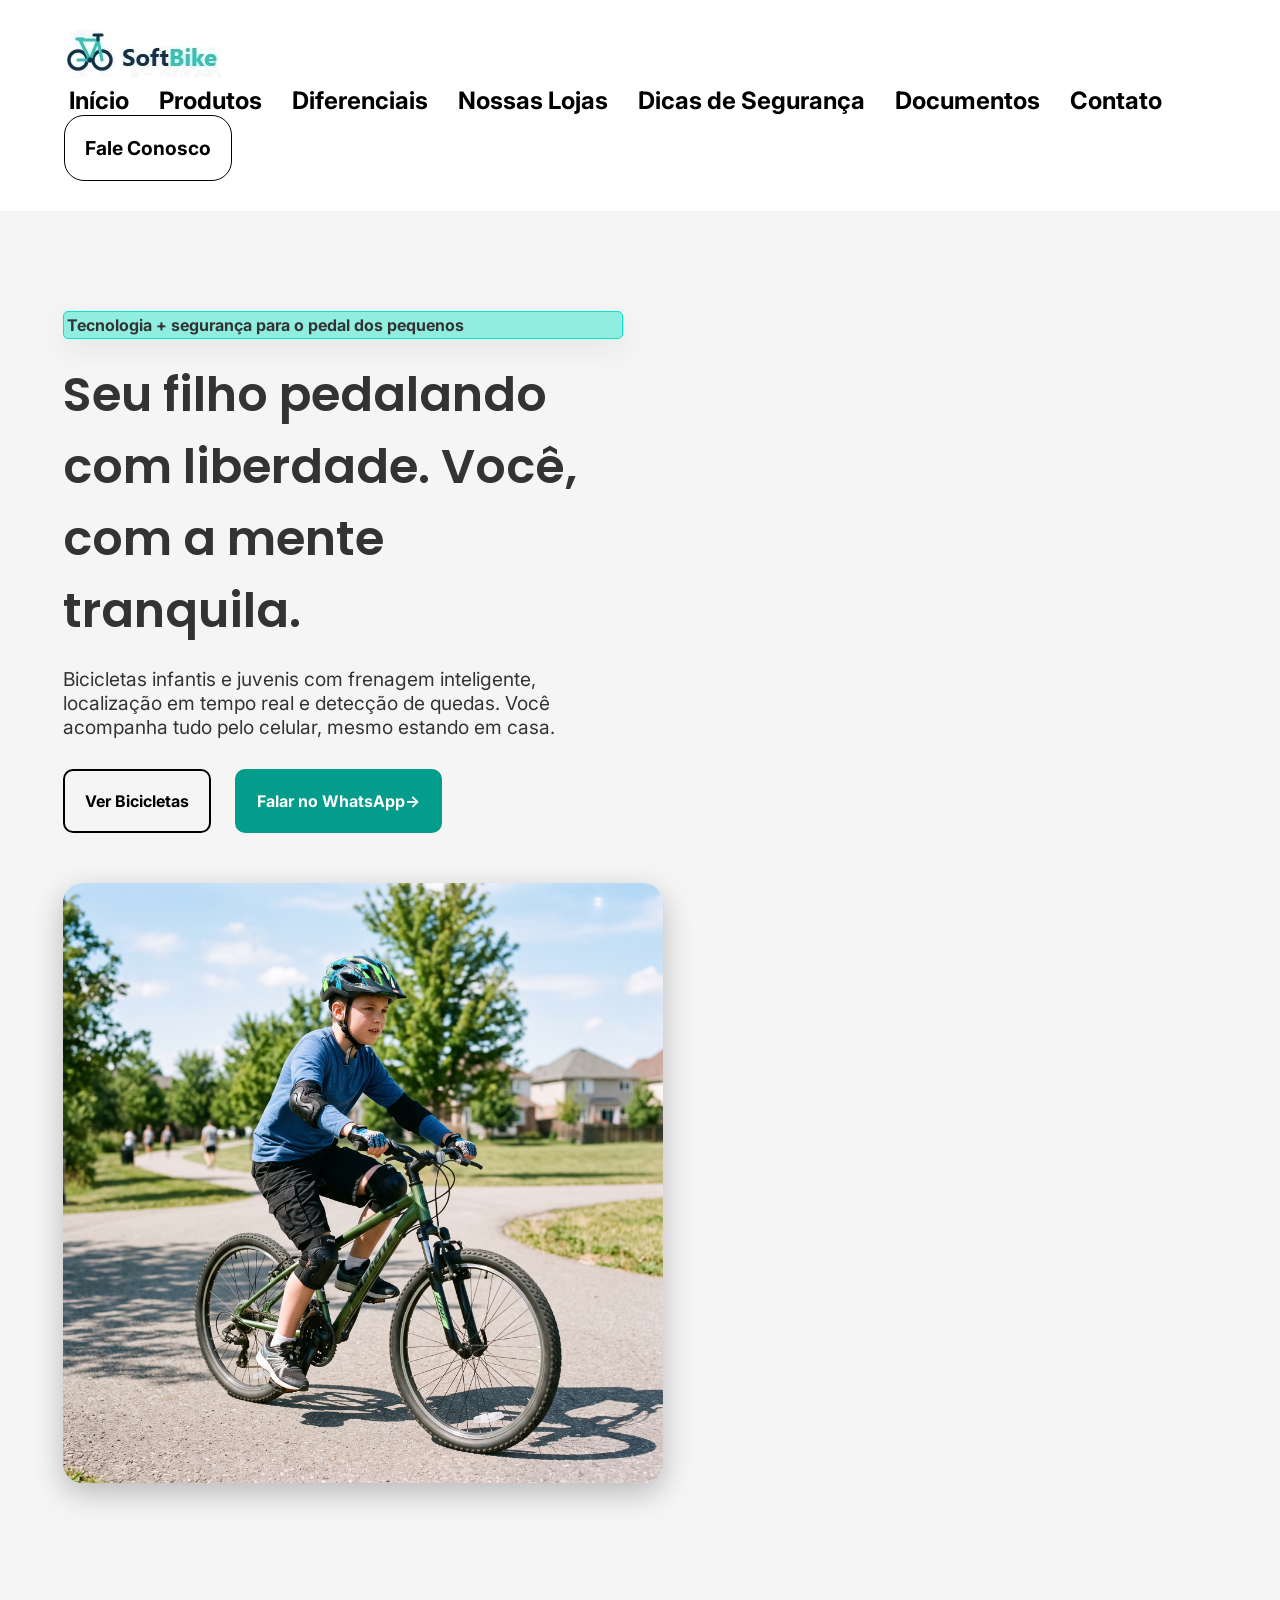
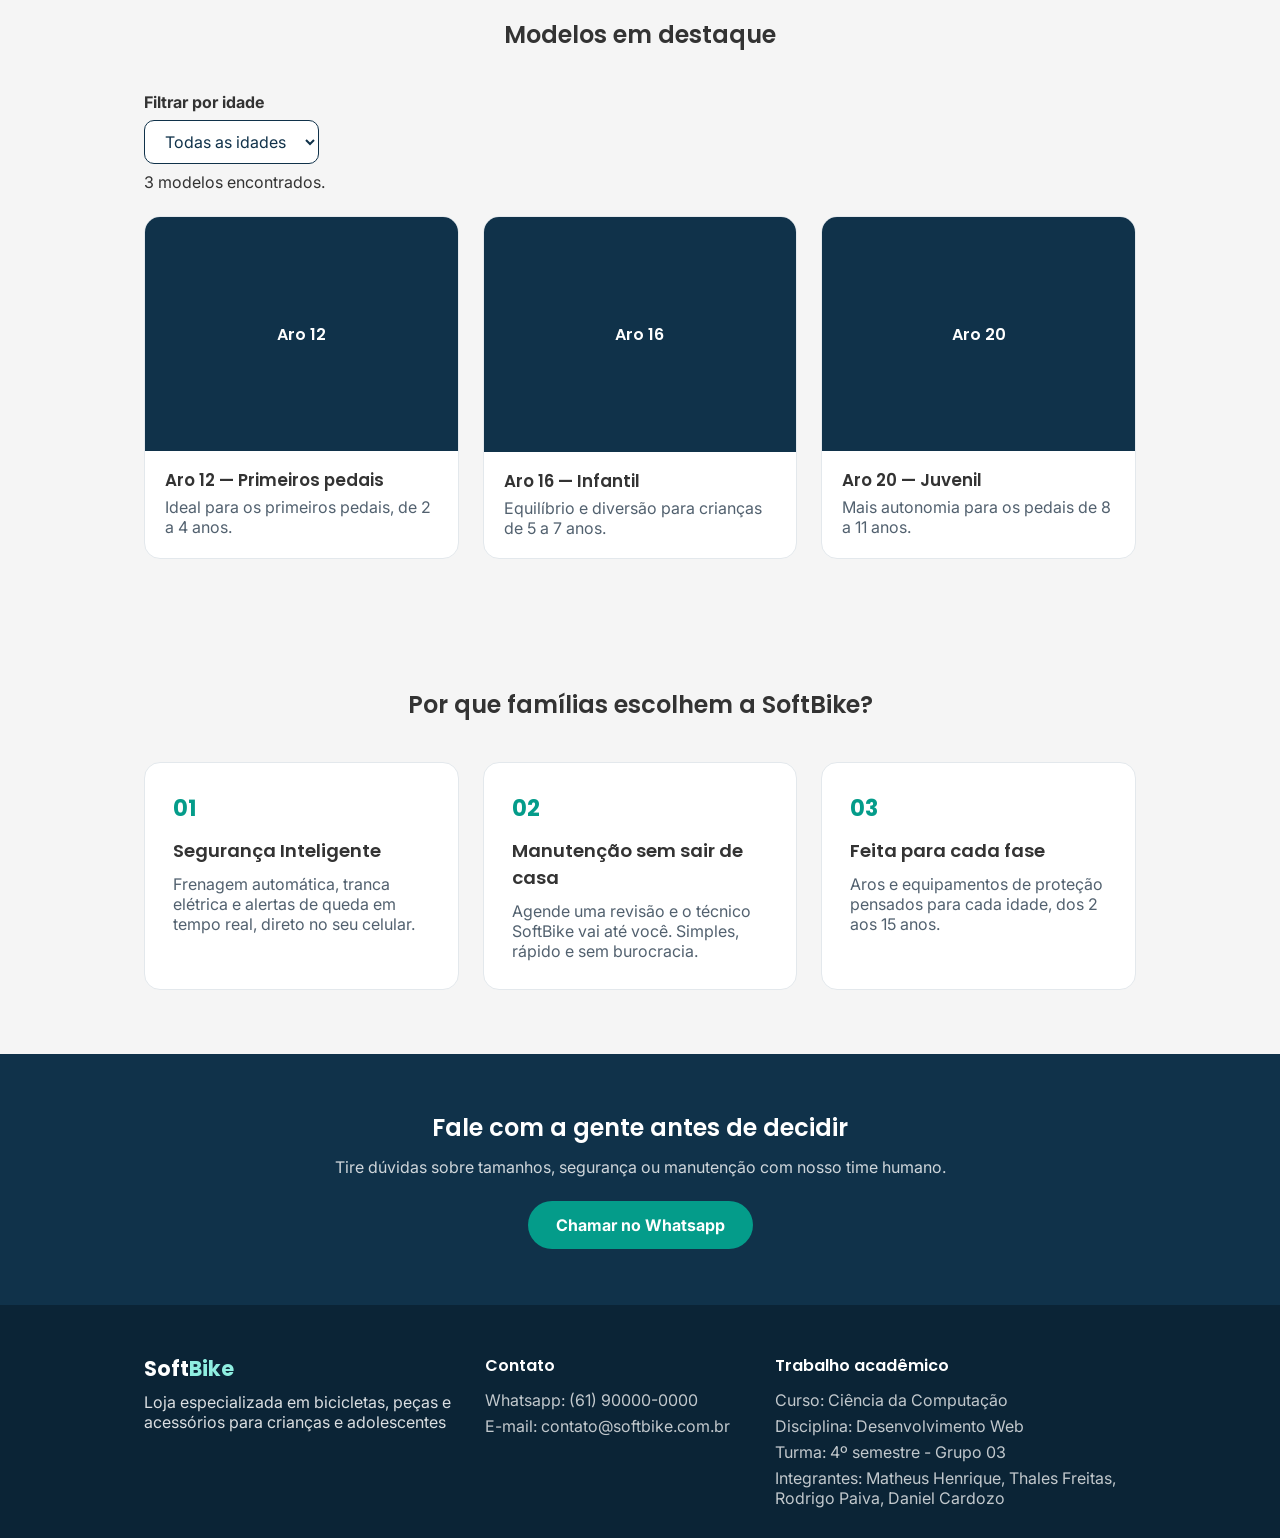
==== index.html @ 9f331205 "Adiciona páginas de dicas e listas" ====
<!DOCTYPE html>
<html lang="pt-br">
<head>
    <meta charset="UTF-8">
    <meta name="viewport" content="width=device-width, initial-scale=1.0">
    <title>SoftBike</title>
    <link rel="stylesheet" href="css/style.css">
    <link rel="icon" type="image/png" href="img/FaviconSoftBike.jpeg">
    <!-- Fontes -->
    <link rel="preconnect" href="https://fonts.googleapis.com">
    <link rel="preconnect" href="https://fonts.gstatic.com" crossorigin>
    <link href="https://fonts.googleapis.com/css2?family=Inter:wght@400;500&family=Poppins:wght@600;700&display=swap" rel="stylesheet">
</head>
<body>
    <header class="topo">
        <a href="#topo" class="logo">
            <img src="img/LogoSoftBike.jpeg" alt="Logo SoftBike">
        </a>
        <button class="menu-toggle" type="button" aria-controls="menu-principal" aria-expanded="false" hidden>Menu</button>
        <nav id="menu-principal" aria-label="Navegação principal">
            <ul class="listahorizontal">
                <li><a href="#topo">Início</a></li>
                <li><a href="#produtos">Produtos</a></li>
                <li><a href="#diferenciais">Diferenciais</a></li>
                <li><a href="#nossaslojas">Nossas Lojas</a></li>
                <li><a href="dicas.html">Dicas de Segurança</a></li>
                <li><a href="listas.html">Documentos</a></li>
                <li><a href="#contato">Contato</a></li>
            </ul>
        </nav>
        <a href="#contato" class="botao-fale-conosco">Fale Conosco</a>
    </header>
    <section class="principal" id="topo">
        <div class="texto">
            <div class="texto_principal">
                <p class="primeiro-p">Tecnologia + segurança para o pedal dos pequenos</p>
                <h1>Seu filho pedalando com liberdade. Você, com a mente tranquila.</h1>
                <p class="descricao">Bicicletas infantis e juvenis com frenagem inteligente,
                localização em tempo real e detecção de quedas. Você acompanha tudo pelo celular,
                mesmo estando em casa.</p>
                <div class="acoes">
                    <a href="#produtos" class="botao_ver_bicicletas">Ver Bicicletas</a>
                    <a href="#contato" class="botao_WhatsApp">Falar no WhatsApp→</a>
                </div>
            </div>
            <div class="Imagem">
                <img src="img/Imagem_crianca1.jpg" alt="Bicicleta infantil">
            </div>
        </div>
    </section>
    <section class="produtos" id="produtos">
        <div class="container">
            <h2>Modelos em destaque</h2>
            <div class="filtro-modelos" hidden>
                <label for="faixa-etaria">Filtrar por idade</label>
                <select id="faixa-etaria">
                    <option value="todos">Todas as idades</option>
                    <option value="2-4">2 a 4 anos</option>
                    <option value="5-7">5 a 7 anos</option>
                    <option value="8-11">8 a 11 anos</option>
                </select>
                <p id="resultado-modelos" role="status"></p>
            </div>

            <div class="cartoes">
                <article class="produto" data-faixa="2-4">
                    <div class="produto_imagem"><span>Aro 12</span></div>
                    <h3>Aro 12 — Primeiros pedais</h3>
                    <p>Ideal para os primeiros pedais, de 2 a 4 anos.</p>
                </article>

                <article class="produto" data-faixa="5-7">
                    <div class="produto_imagem"><span>Aro 16</span></div>
                    <h3>Aro 16 — Infantil</h3>
                    <p>Equilíbrio e diversão para crianças de 5 a 7 anos.</p>
                </article>

                <article class="produto" data-faixa="8-11">
                    <div class="produto_imagem"><span>Aro 20</span></div>
                    <h3>Aro 20 — Juvenil</h3>
                    <p>Mais autonomia para os pedais de 8 a 11 anos.</p>
                </article>
            </div>
        </div>
    </section>
    <section class="beneficios" id="diferenciais">
        <div class="container">
            <h2>Por que famílias escolhem a SoftBike?</h2>
            <div class="cartoes">
                <article class="cartao">
                    <span class="numero_cartao">01</span>
                    <h3>Segurança Inteligente</h3>
                    <p>Frenagem automática, tranca elétrica e alertas de queda em tempo real,
                    direto no seu celular.</p>
                </article>
                <article class="cartao">
                    <span class="numero_cartao">02</span>
                    <h3>Manutenção sem sair de casa</h3>
                    <p>Agende uma revisão e o técnico SoftBike vai até você. Simples, rápido e
                    sem burocracia.</p>
                </article>
                <article class="cartao">
                    <span class="numero_cartao">03</span>
                    <h3>Feita para cada fase</h3>
                    <p>Aros e equipamentos de proteção pensados para cada idade, dos 2 aos 15 anos.</p>
                </article>
            </div>
        </div>
    </section>
    <section class="chamada" id="nossaslojas">
        <div class="container chamada__conteudo">
            <h2>Fale com a gente antes de decidir</h2>
            <p>Tire dúvidas sobre tamanhos, segurança ou manutenção com nosso time humano.</p>
            <a href="#contato" class="botao botao--primario">Chamar no Whatsapp</a>
        </div>
    </section>
    <footer class="rodape" id="contato">
        <div class="container rodape__conteudo">
            <div>
                <p class="logo logo--rodape">Soft<span>Bike</span></p>
                <p>Loja especializada em bicicletas, peças e acessórios para crianças e adolescentes</p>
            </div>
            <div>
                <h3>Contato</h3>
                <ul class="rodape__lista">
                    <li>Whatsapp: (61) 90000-0000</li>
                    <li>E-mail: contato@softbike.com.br</li>
                </ul>
            </div>
            <div>
                <h3>Trabalho acadêmico</h3>
                <ul class="rodape__lista">
                    <li>Curso: Ciência da Computação</li>
                    <li>Disciplina: Desenvolvimento Web</li>
                    <li>Turma: 4º semestre - Grupo 03</li>
                    <li>Integrantes: Matheus Henrique, Thales Freitas, Rodrigo Paiva, Daniel Cardozo</li>
                </ul>
            </div>
        </div>
    </footer>
    <button id="botaoTopo" class="botao-topo" type="button" hidden aria-label="Voltar ao topo">↑</button>
    <script src="script.js"></script>
</body>
</html>
---- css/style.css ----
:root {
  --cor-1: #8feee0;
  --cor-2: #049c8a; /* verde mais fechado, usado nos botões de ação e destaques */
  --cor-escura: #10324a; /* azul escuro, usado em títulos e textos de apoio */
}
.logo{
    display: inline-block;
}
nav{
    display: inline-block;
}
.listahorizontal {
    display: flex;
    list-style: none;
    gap: 20px;
    flex-wrap: wrap;
    justify-content: center;
}
nav a{

    color:black;
    padding: 5px;
    text-decoration: none;
    font-weight:bold;
    font-size: 1.5em;

}
nav a:hover{
    color: var(--cor-1);

    transform: translateY(-3px);

}
.botao-fale-conosco {
    border: 1px solid black;
    border-radius: 20px;
    color: black;
    padding: 20px 20px;
    text-decoration: none;
    font-weight: bold;
    font-size: 1.2em;
    transition: all 0.3s ease;
}
.botao-fale-conosco:hover{
background-color: black;
    color: white;
    box-shadow: 0px 8px 15px rgba(0, 0, 0, 0.15);
    transform: translateY(-3px);

}
body {
    font-family: 'Inter', sans-serif;
    color: #333333;
    background-color: whitesmoke;
    margin: 0;
    padding: 0;
}

/* Títulos em destaque */
h1, h2, h3 {
    font-family: 'Poppins', sans-serif;
    font-weight: 600;
}
.topo {
    background-color: white;
    padding: 30px 5%;
    width: 100%;
    display: flex;
    justify-content: space-between;
    align-items: center;
    flex-wrap: wrap;
}
* {
    box-sizing: border-box;
    margin: 0;
    padding: 0;
}
img {
    max-width: 100%;
    height: auto;
    display: block;
}
.principal{
    padding: 60px 30px 30px 0;

}
.texto {
    display: flex;
    align-items: center;
    justify-content: space-between;
    gap: 50px;
    padding: 40px 5%;
    flex-wrap: wrap;
}
.Imagem{
    width: 100%;
    max-width: 600px;
    aspect-ratio: 1 / 1;
    object-fit: cover;
    border-radius: 24px;


}
.Imagem img{
    border-radius: 20px;
    box-shadow: 0px 10px 30px rgba(0, 0, 0, 0.249);
}
.texto_principal{
    text-align: left;
    max-width: 560px;
}
.primeiro-p{
    margin-bottom: 20px;
    border:#00e9c6 solid  0.5px;
    background-color: var(--cor-1) ;
    box-shadow: 0px 10px 30px rgba(0, 0, 0, 0.064);
    border-radius: 5px;
    font-weight: bold;
    padding: 3px;
}
.texto_principal h1{
    font-size: 3em;
}
.descricao{
    margin-top: 20px;
    font-size: 1.2em;
}
.acoes{

    display: flex;
    align-items: center;
    gap: 24px;
    flex-wrap: wrap;
    margin-top: 30px;
    text-decoration: none;
    font-weight: bold;
}
.botao_ver_bicicletas{
    border: black solid 2px;
    text-decoration: none;
    padding: 20px;
    color: black;
    border-radius: 10px;

}
.botao_WhatsApp{
    border: var(--cor-2) solid 2px;
    background-color: var(--cor-2);
    color: white;
    text-decoration: none;
    padding: 20px;
    border-radius: 10px;

}
/* ==========================================================
   A partir daqui: estilos das seções que ainda não tinham CSS
   (produtos, diferenciais, chamada, rodapé e botão de topo)
   ========================================================== */

/* Wrapper genérico reaproveitado em várias seções, só pra
   limitar a largura do conteúdo e não deixar tudo colado
   nas bordas da tela em telas grandes. */
.container {
    max-width: 1120px;
    margin: 0 auto;
    padding: 0 5%;
}

.produtos, .beneficios {
    padding: 64px 0;
}

.produtos h2, .beneficios h2 {
    text-align: center;
    margin-bottom: 40px;
}

/* Grid de 3 colunas reaproveitado tanto nos cartões de produto
   quanto nos cartões de diferenciais. */
.cartoes {
    display: grid;
    grid-template-columns: repeat(3, 1fr);
    gap: 24px;
}

/* Cartão de produto (seção "Modelos em destaque") */
.produto {
    background-color: white;
    border: 1px solid #e3e8ec;
    border-radius: 16px;
    overflow: hidden;
}

.produto_imagem {
    aspect-ratio: 4 / 3;
    background-color: var(--cor-escura);
    color: white;
    display: flex;
    align-items: center;
    justify-content: center;
    font-family: 'Poppins', sans-serif;
    font-weight: 600;
}

.produto h3 {
    font-size: 1.05rem;
    padding: 16px 20px 4px;
}

.produto p {
    color: #52616f;
    padding: 0 20px 20px;
}

/* Cartão de diferencial (seção "Por que famílias escolhem a SoftBike") */
.cartao {
    background-color: white;
    border: 1px solid #e3e8ec;
    border-radius: 16px;
    padding: 28px;
}

.numero_cartao {
    display: inline-block;
    margin-bottom: 12px;
    font-family: 'Poppins', sans-serif;
    font-weight: 700;
    font-size: 1.4rem;
    color: var(--cor-2);
}

.cartao h3 {
    font-size: 1.15rem;
    margin-bottom: 10px;
}

.cartao p {
    color: #52616f;
}

/* Seção de chamada para ação (WhatsApp) */
.chamada {
    background-color: var(--cor-escura);
    color: white;
    padding: 56px 0;
    text-align: center;
}

.chamada__conteudo h2 {
    color: white;
    margin-bottom: 12px;
}

.chamada__conteudo p {
    color: rgba(255, 255, 255, 0.8);
    margin-bottom: 24px;
}

.botao {
    display: inline-block;
    padding: 14px 28px;
    border-radius: 999px;
    font-weight: 700;
    text-decoration: none;
    transition: transform 0.15s ease;
}

.botao:hover {
    transform: translateY(-2px);
}

.botao--primario {
    background-color: var(--cor-2);
    color: white;
}

/* Rodapé */
.rodape {
    background-color: #0b2436;
    color: rgba(255, 255, 255, 0.85);
    padding: 48px 0 24px;
}

.rodape__conteudo {
    display: grid;
    grid-template-columns: 1.2fr 1fr 1.4fr;
    gap: 32px;
}

.logo--rodape {
    margin-bottom: 8px;
    font-family: 'Poppins', sans-serif;
    font-weight: 700;
    font-size: 1.3rem;
    color: white;
}

.logo--rodape span {
    color: var(--cor-1);
}

.rodape h3 {
    color: white;
    font-size: 1rem;
    margin-bottom: 12px;
}

.rodape__lista {
    list-style: none;
}

.rodape__lista li {
    margin-bottom: 6px;
    color: rgba(255, 255, 255, 0.75);
}

/* Botão flutuante "voltar ao topo". Começa escondido — quem
   controla quando ele aparece (rolagem da página) é o JavaScript,
   que controla sua visibilidade após a primeira tela de rolagem. */
.botao-topo {
    position: fixed;
    right: 24px;
    bottom: 24px;
    width: 44px;
    height: 44px;
    border-radius: 50%;
    border: none;
    background-color: var(--cor-escura);
    color: white;
    font-size: 1.2rem;
    cursor: pointer;
    opacity: 0;
    pointer-events: none;
    transition: opacity 0.2s ease, transform 0.2s ease;
}

.botao-topo.visivel {
    opacity: 1;
    pointer-events: auto;
}

.botao-topo:hover {
    transform: translateY(-3px);
}

/* Empilha os cartões em telas estreitas, já que ainda não
   temos o menu mobile (isso depende do JavaScript). */
@media (max-width: 768px) {
    .cartoes {
        grid-template-columns: 1fr;
    }

    .rodape__conteudo {
        grid-template-columns: 1fr;
    }
}

/* Conteúdo continua disponível se o JavaScript não carregar. */
[hidden] { display: none !important; }
html { scroll-behavior: smooth; }
:focus-visible { outline: 3px solid currentColor; outline-offset: 4px; }

.menu-toggle, .filtro-modelos select {
    min-height: 44px;
    padding: 10px 16px;
    border: 1px solid var(--cor-escura);
    border-radius: 10px;
    background: white;
    color: var(--cor-escura);
    font: inherit;
}
.menu-toggle { cursor: pointer; }
.filtro-modelos { margin-bottom: 24px; }
.filtro-modelos label { display: block; margin-bottom: 8px; font-weight: 700; }
.filtro-modelos p { margin-top: 8px; }
.filtro-modelos select { max-width: 100%; }

@media (max-width: 768px) {
    .topo { gap: 16px; }
    .topo nav { order: 3; width: 100%; }
    .topo .listahorizontal { flex-direction: column; gap: 8px; }
    .topo nav a { display: block; min-height: 44px; }
    .texto_principal { min-width: 0; }
    .texto_principal h1 { font-size: clamp(2rem, 8vw, 3rem); overflow-wrap: break-word; }
}

@media (prefers-reduced-motion: reduce) {
    html { scroll-behavior: auto; }
    *, *::before, *::after { transition: none !important; animation: none !important; }
}

.pagina-interna {
    padding: 64px 0;
}

.pagina-interna h1 {
    margin-bottom: 16px;
    color: var(--cor-escura);
}

.menu-ancoras, .dicas article, .listas-exemplo {
    margin-top: 32px;
    padding: 24px;
    border: 1px solid #e3e8ec;
    border-radius: 16px;
    background-color: white;
}

.menu-ancoras ol {
    columns: 2;
    padding-left: 24px;
}

.menu-ancoras li, .listas-exemplo li {
    margin: 8px 0;
}

.menu-ancoras a, .dicas a {
    color: var(--cor-2);
    font-weight: 700;
}

.dicas article h2, .listas-exemplo h2 {
    margin-bottom: 12px;
    color: var(--cor-escura);
}

.dicas article p, .listas-exemplo li, .listas-exemplo dd {
    margin-bottom: 16px;
    line-height: 1.6;
}

.listas-exemplo ul, .listas-exemplo ol {
    padding-left: 24px;
}

.listas-exemplo dt {
    margin-top: 16px;
    font-weight: 700;
    color: var(--cor-escura);
}

.listas-exemplo dd {
    margin-left: 0;
}

@media (max-width: 768px) {
    .menu-ancoras ol { columns: 1; }
}
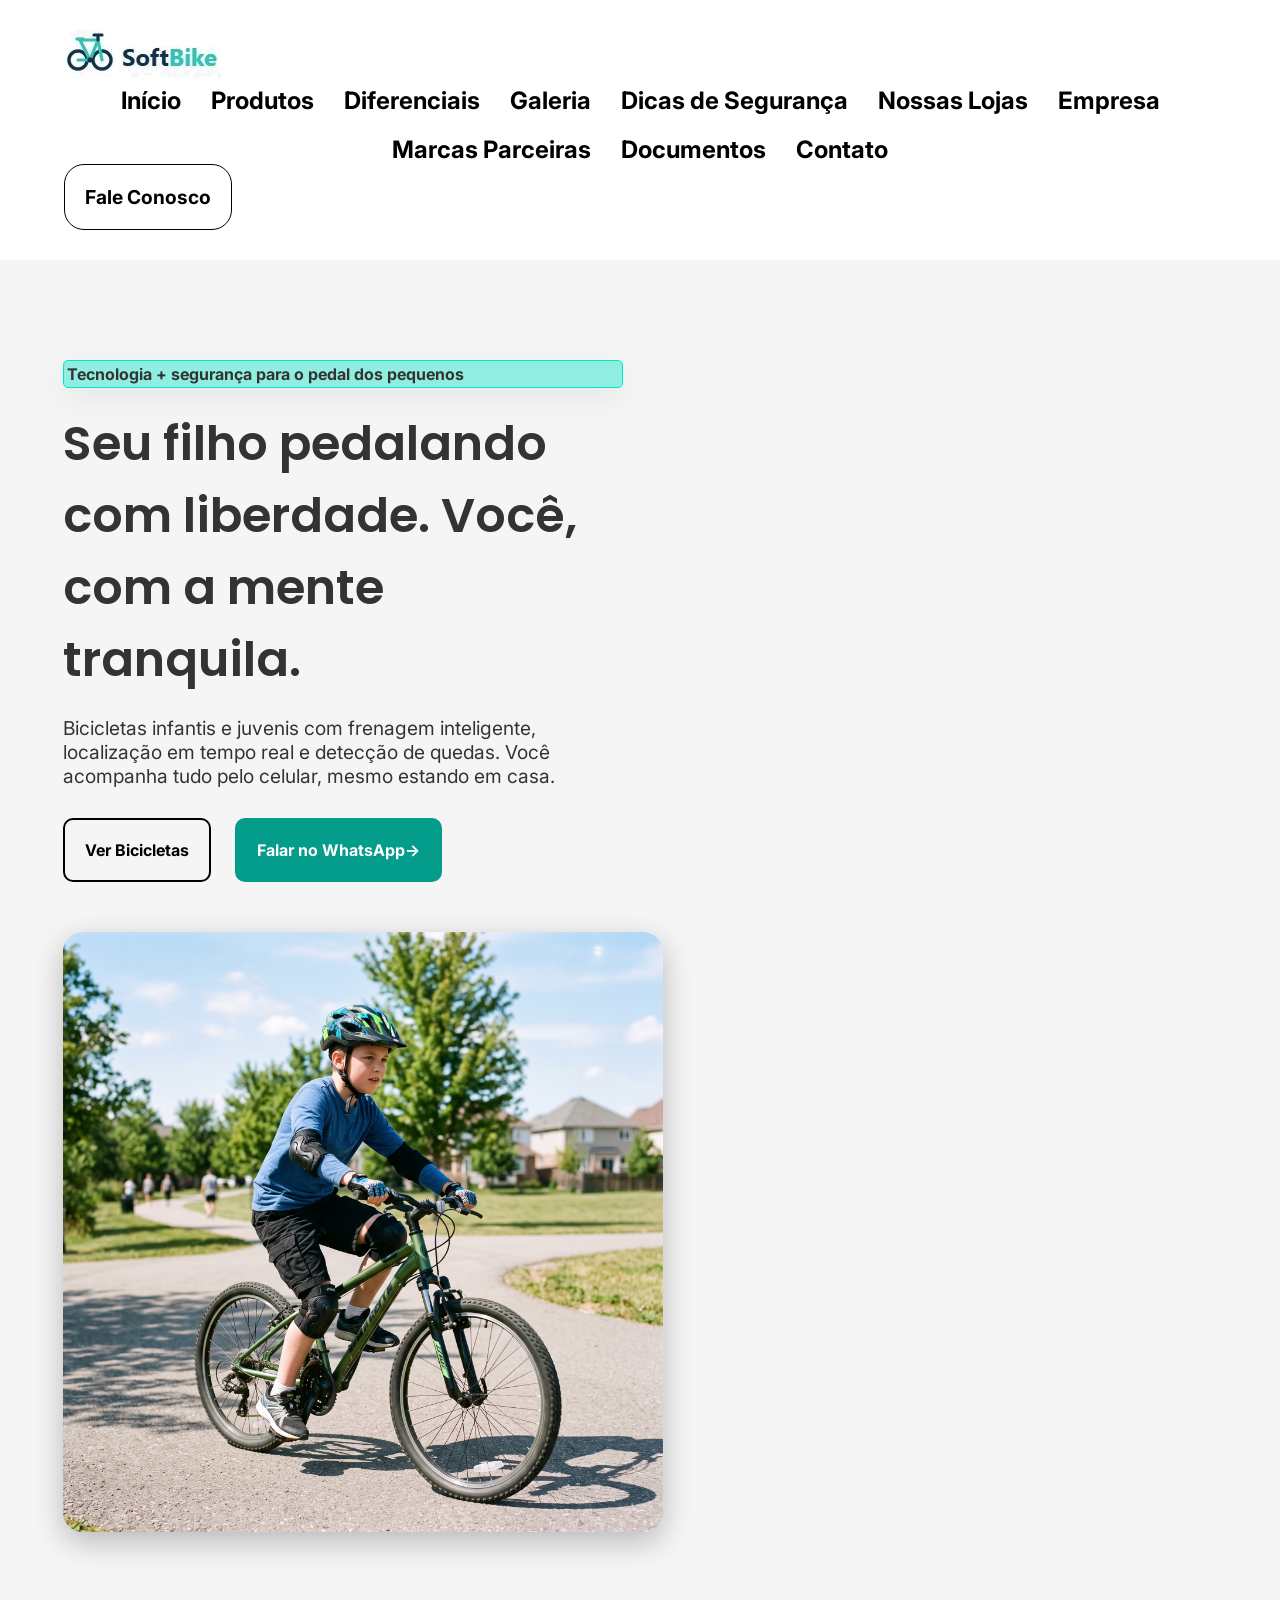
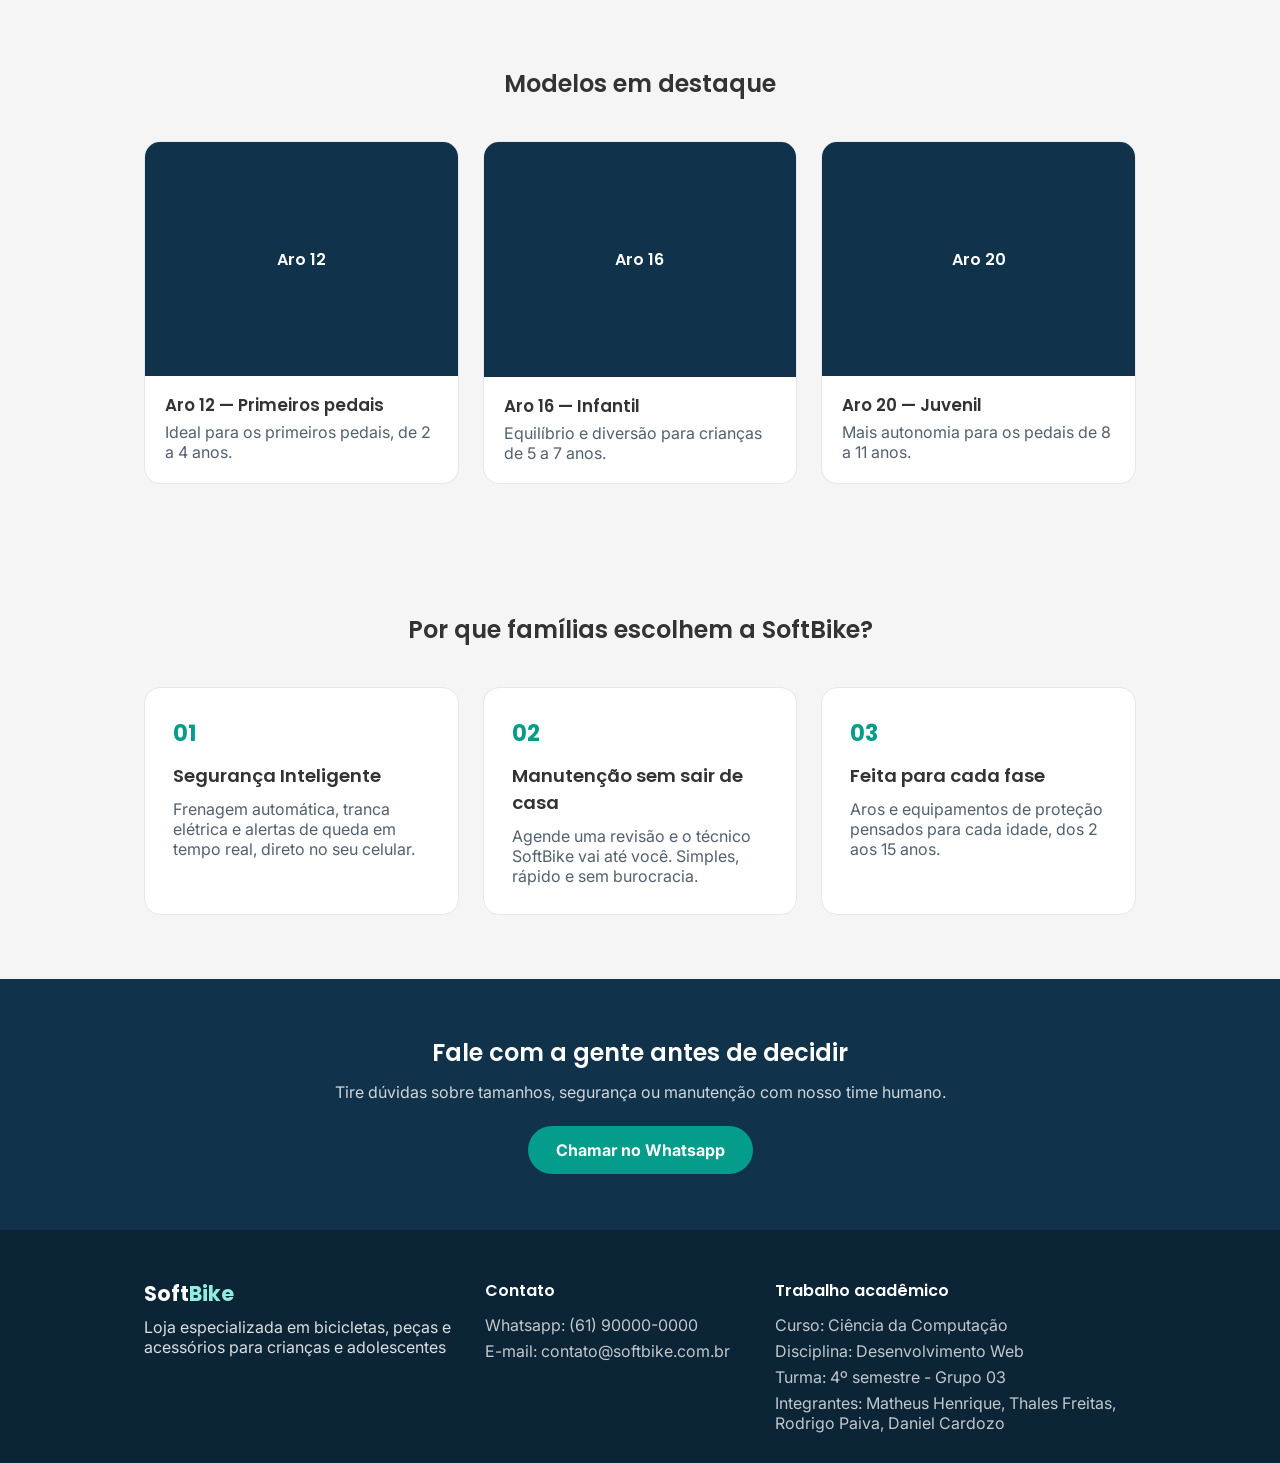
==== commit a0aaf7fe: "Atualiza menu de navegação com Galeria, Dicas, Empresa, Marcas Parceiras e Documentos" ====
--- a/index.html
+++ b/index.html
@@ -16,15 +16,17 @@
         <a href="#topo" class="logo">
             <img src="img/LogoSoftBike.jpeg" alt="Logo SoftBike">
         </a>
-        <button class="menu-toggle" type="button" aria-controls="menu-principal" aria-expanded="false" hidden>Menu</button>
-        <nav id="menu-principal" aria-label="Navegação principal">
+        <nav>
             <ul class="listahorizontal">
                 <li><a href="#topo">Início</a></li>
                 <li><a href="#produtos">Produtos</a></li>
                 <li><a href="#diferenciais">Diferenciais</a></li>
+                <li><a href="galeria.html">Galeria</a></li>
+                <li><a href="dicas.html">Dicas de Segurança</a></li>
                 <li><a href="#nossaslojas">Nossas Lojas</a></li>
-                <li><a href="dicas.html">Dicas de Segurança</a></li>
-                <li><a href="listas.html">Documentos</a></li>
+                <li><a href="empresa.html">Empresa</a></li>
+                <li><a href="parceiros.html">Marcas Parceiras</a></li>
+                <li><a href="documentos.html">Documentos</a></li>
                 <li><a href="#contato">Contato</a></li>
             </ul>
         </nav>
@@ -51,31 +53,21 @@
     <section class="produtos" id="produtos">
         <div class="container">
             <h2>Modelos em destaque</h2>
-            <div class="filtro-modelos" hidden>
-                <label for="faixa-etaria">Filtrar por idade</label>
-                <select id="faixa-etaria">
-                    <option value="todos">Todas as idades</option>
-                    <option value="2-4">2 a 4 anos</option>
-                    <option value="5-7">5 a 7 anos</option>
-                    <option value="8-11">8 a 11 anos</option>
-                </select>
-                <p id="resultado-modelos" role="status"></p>
-            </div>
 
             <div class="cartoes">
-                <article class="produto" data-faixa="2-4">
+                <article class="produto">
                     <div class="produto_imagem"><span>Aro 12</span></div>
                     <h3>Aro 12 — Primeiros pedais</h3>
                     <p>Ideal para os primeiros pedais, de 2 a 4 anos.</p>
                 </article>
 
-                <article class="produto" data-faixa="5-7">
+                <article class="produto">
                     <div class="produto_imagem"><span>Aro 16</span></div>
                     <h3>Aro 16 — Infantil</h3>
                     <p>Equilíbrio e diversão para crianças de 5 a 7 anos.</p>
                 </article>
 
-                <article class="produto" data-faixa="8-11">
+                <article class="produto">
                     <div class="produto_imagem"><span>Aro 20</span></div>
                     <h3>Aro 20 — Juvenil</h3>
                     <p>Mais autonomia para os pedais de 8 a 11 anos.</p>
@@ -138,7 +130,7 @@
             </div>
         </div>
     </footer>
-    <button id="botaoTopo" class="botao-topo" type="button" hidden aria-label="Voltar ao topo">↑</button>
+    <button id="botaoTopo" class="botao-topo" aria-label="Voltar ao topo">↑</button>
     <script src="script.js"></script>
 </body>
 </html>
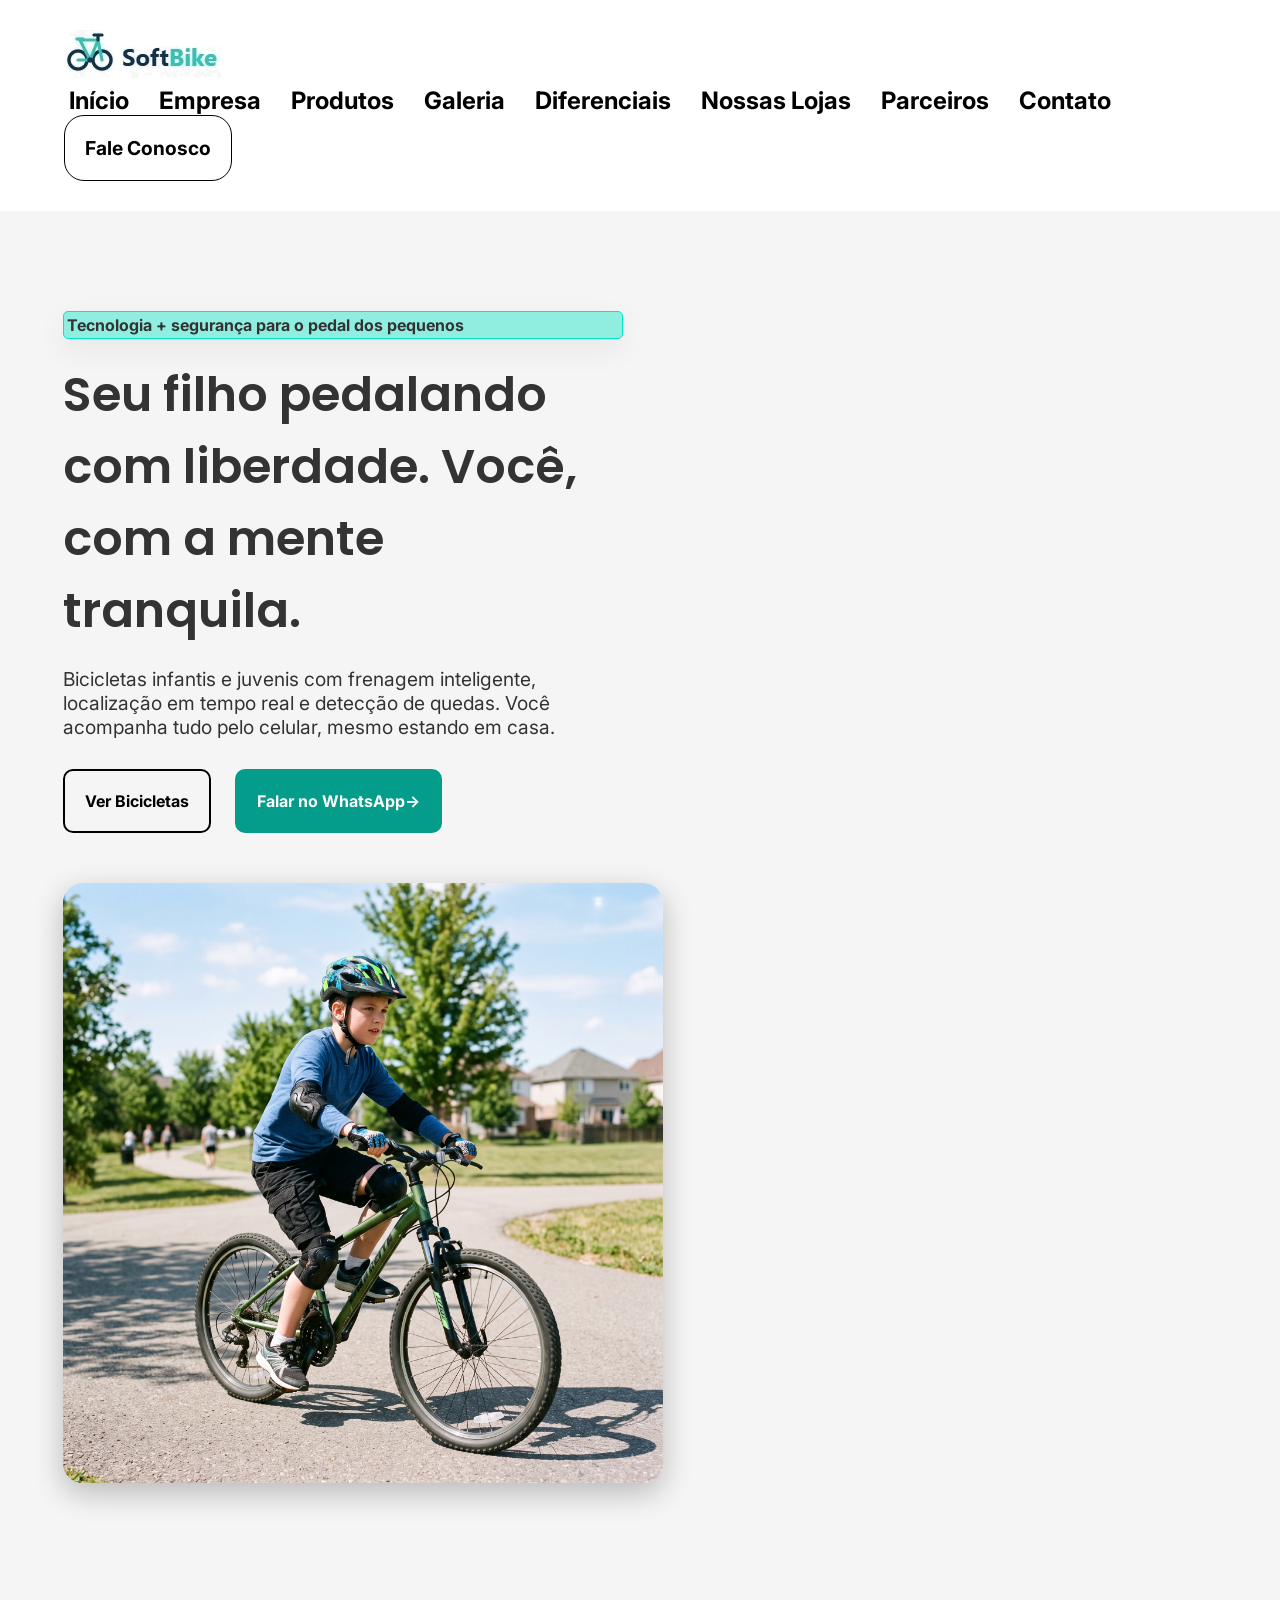
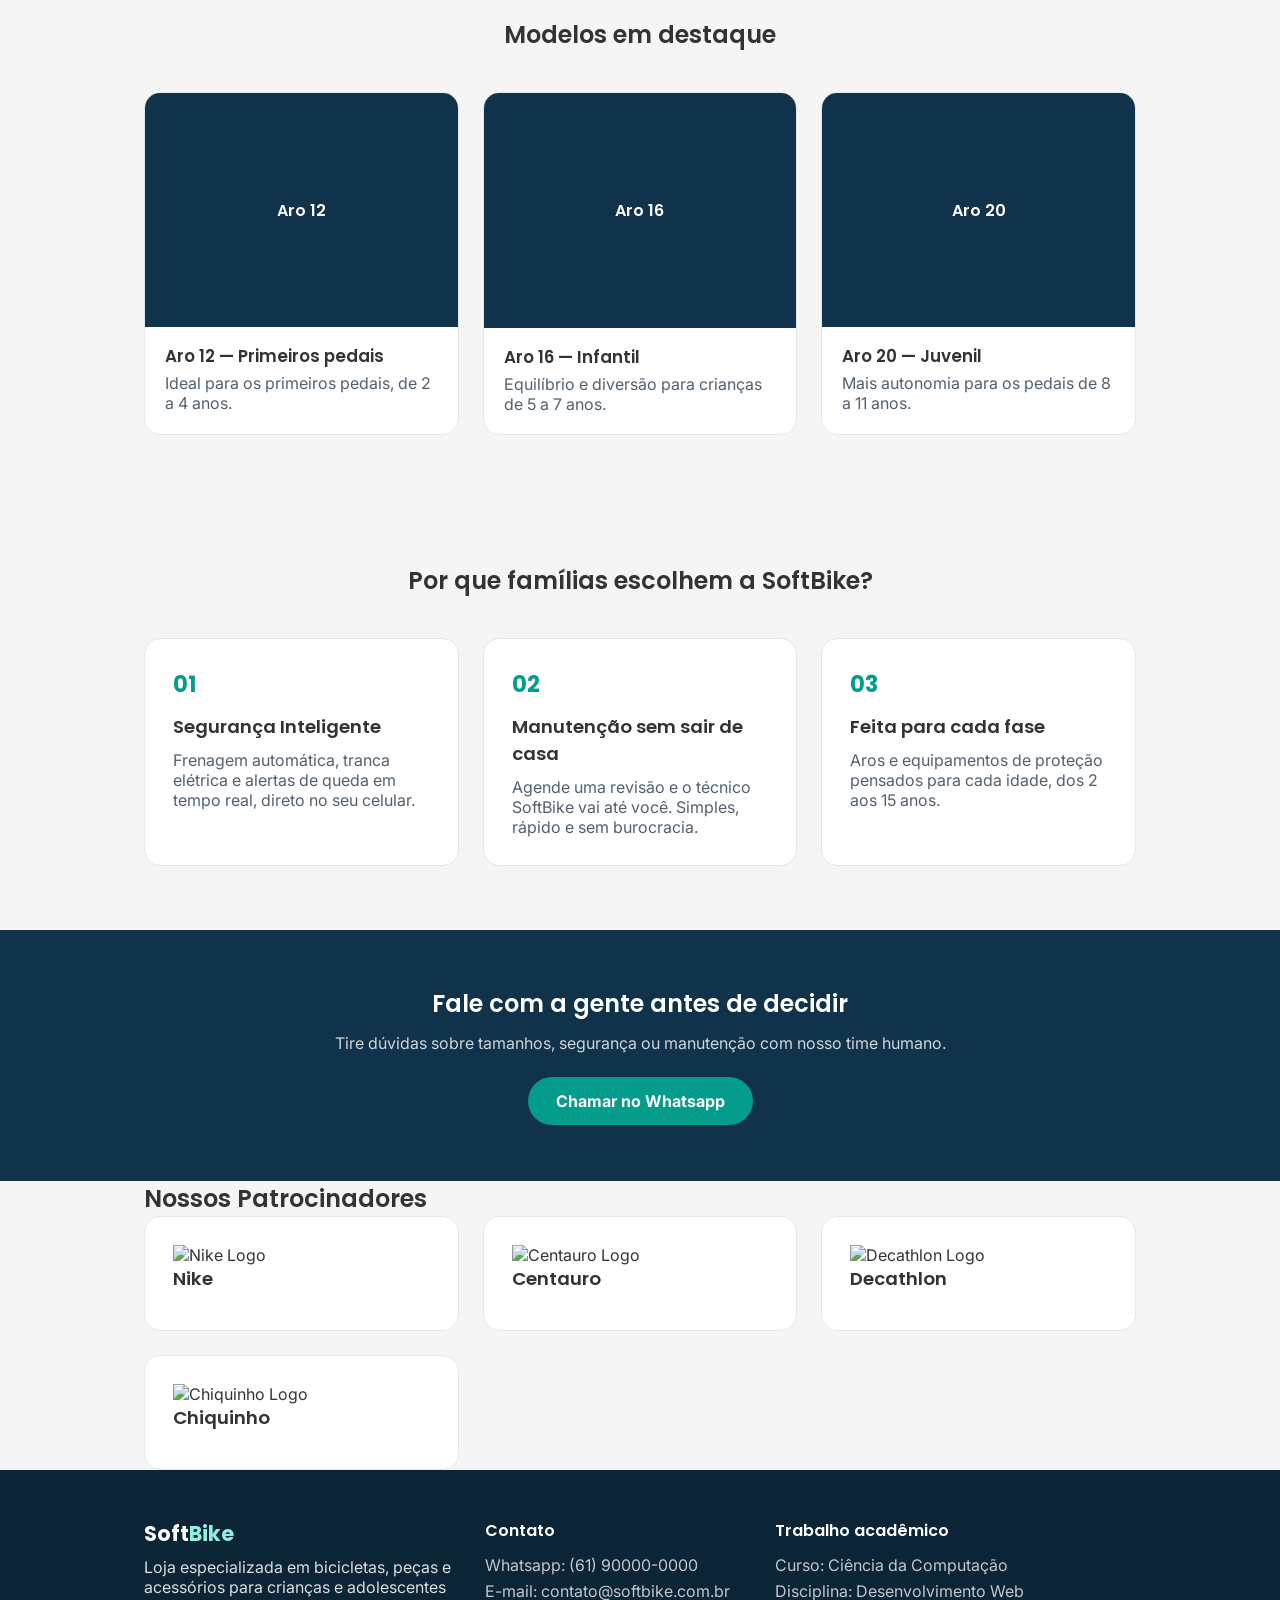
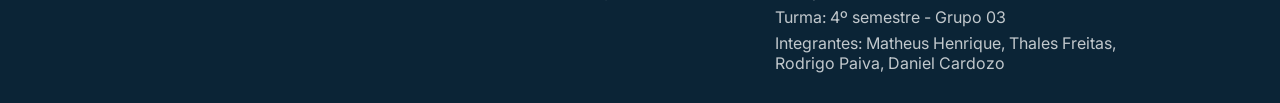
==== commit 1b4919a6: "Organiza arquivos da galeria na raiz do repositorio" ====
--- a/index.html
+++ b/index.html
@@ -19,14 +19,12 @@
         <nav>
             <ul class="listahorizontal">
                 <li><a href="#topo">Início</a></li>
+                <li><a href="empresa.html">Empresa</a></li>
                 <li><a href="#produtos">Produtos</a></li>
+                <li><a href="galeria.html">Galeria</a></li>
                 <li><a href="#diferenciais">Diferenciais</a></li>
-                <li><a href="galeria.html">Galeria</a></li>
-                <li><a href="dicas.html">Dicas de Segurança</a></li>
                 <li><a href="#nossaslojas">Nossas Lojas</a></li>
-                <li><a href="empresa.html">Empresa</a></li>
-                <li><a href="parceiros.html">Marcas Parceiras</a></li>
-                <li><a href="documentos.html">Documentos</a></li>
+                <li><a href="parceiros.html">Parceiros</a></li>
                 <li><a href="#contato">Contato</a></li>
             </ul>
         </nav>
@@ -106,6 +104,33 @@
             <a href="#contato" class="botao botao--primario">Chamar no Whatsapp</a>
         </div>
     </section>
+
+    <section class="patrocinadores">
+        <div class="container">
+            <h2>Nossos Patrocinadores</h2>
+            <div class="cartoes">
+
+                <article class="cartao">
+                    <img src="https://images.icon-icons.com/1826/PNG/512/4202091logonikeshoessocialsocialmedia-115597_115704.png" alt="Nike Logo">
+                    <h3>Nike</h3>
+                </article>
+                <article class="cartao">
+                    <img src="https://encrypted-tbn0.gstatic.com/images?q=tbn:ANd9GcROFe7rHsm1WQPnWpWZWi0FH8msE-My6L-C_Onh2D6xow&s=10" alt="Centauro Logo">
+                    <h3>Centauro</h3>
+                </article>
+                <article class="cartao">
+                    <img src="https://encrypted-tbn0.gstatic.com/images?q=tbn:ANd9GcSrGItD0ogmmxOeVy0XSCasPfnFMOb0sQoejdyd6uz_hw&s=10" alt="Decathlon Logo">
+                    <h3>Decathlon</h3>
+                </article>
+                <article class="cartao">
+                    <img src="https://encrypted-tbn0.gstatic.com/images?q=tbn:ANd9GcRTHDiXBEpIXkRYg0yFimq88UJhOQMXPuGDdwGT5B6XE3IP45eWTCLQLdY&s=10" alt="Chiquinho Logo">
+                    <h3>Chiquinho</h3>
+                </article>
+            </div>
+        </div>
+    </section>
+
+    
     <footer class="rodape" id="contato">
         <div class="container rodape__conteudo">
             <div>
@@ -133,4 +158,4 @@
     <button id="botaoTopo" class="botao-topo" aria-label="Voltar ao topo">↑</button>
     <script src="script.js"></script>
 </body>
-</html>
+</html>
--- a/css/style.css
+++ b/css/style.css
@@ -316,7 +316,7 @@
 
 /* Botão flutuante "voltar ao topo". Começa escondido — quem
    controla quando ele aparece (rolagem da página) é o JavaScript,
-   que controla sua visibilidade após a primeira tela de rolagem. */
+   que ainda vai ser feito à parte. Aqui só deixamos o visual pronto. */
 .botao-topo {
     position: fixed;
     right: 24px;
@@ -355,95 +355,48 @@
     }
 }
 
-/* Conteúdo continua disponível se o JavaScript não carregar. */
-[hidden] { display: none !important; }
-html { scroll-behavior: smooth; }
-:focus-visible { outline: 3px solid currentColor; outline-offset: 4px; }
-
-.menu-toggle, .filtro-modelos select {
-    min-height: 44px;
-    padding: 10px 16px;
-    border: 1px solid var(--cor-escura);
-    border-radius: 10px;
-    background: white;
-    color: var(--cor-escura);
-    font: inherit;
-}
-.menu-toggle { cursor: pointer; }
-.filtro-modelos { margin-bottom: 24px; }
-.filtro-modelos label { display: block; margin-bottom: 8px; font-weight: 700; }
-.filtro-modelos p { margin-top: 8px; }
-.filtro-modelos select { max-width: 100%; }
-
-@media (max-width: 768px) {
-    .topo { gap: 16px; }
-    .topo nav { order: 3; width: 100%; }
-    .topo .listahorizontal { flex-direction: column; gap: 8px; }
-    .topo nav a { display: block; min-height: 44px; }
-    .texto_principal { min-width: 0; }
-    .texto_principal h1 { font-size: clamp(2rem, 8vw, 3rem); overflow-wrap: break-word; }
-}
-
-@media (prefers-reduced-motion: reduce) {
-    html { scroll-behavior: auto; }
-    *, *::before, *::after { transition: none !important; animation: none !important; }
-}
-
-.pagina-interna {
-    padding: 64px 0;
-}
-
-.pagina-interna h1 {
-    margin-bottom: 16px;
-    color: var(--cor-escura);
-}
-
-.menu-ancoras, .dicas article, .listas-exemplo {
-    margin-top: 32px;
-    padding: 24px;
-    border: 1px solid #e3e8ec;
-    border-radius: 16px;
-    background-color: white;
-}
-
-.menu-ancoras ol {
-    columns: 2;
-    padding-left: 24px;
-}
-
-.menu-ancoras li, .listas-exemplo li {
-    margin: 8px 0;
-}
-
-.menu-ancoras a, .dicas a {
-    color: var(--cor-2);
-    font-weight: 700;
-}
-
-.dicas article h2, .listas-exemplo h2 {
-    margin-bottom: 12px;
-    color: var(--cor-escura);
-}
-
-.dicas article p, .listas-exemplo li, .listas-exemplo dd {
-    margin-bottom: 16px;
-    line-height: 1.6;
-}
-
-.listas-exemplo ul, .listas-exemplo ol {
-    padding-left: 24px;
-}
-
-.listas-exemplo dt {
-    margin-top: 16px;
-    font-weight: 700;
-    color: var(--cor-escura);
-}
-
-.listas-exemplo dd {
-    margin-left: 0;
-}
-
-@media (max-width: 768px) {
-    .menu-ancoras ol { columns: 1; }
-}
+.tab-cabecalho{
+    background-color: #10324a;
+    color: white;
+}
+
+.tab-secao-infantil{
+    background-color: #8feee0;
+}
+
+.tab-aro12{
+    background-color: #e3faf6;
+}
+
+.tab-aro16{
+    background-color: #fff3e2;
+}
+
+.tab-secao-juvenil{
+    background-color: #049c8a;
+    color: white;
+}
+
+.tab-aro20{
+    background-color: #e0f5f3;
+}
+
+.tab-aro24{
+    background-color: #ffe9cf;
+}
+
+.tab-secao-extra{
+    background-color: #d9e6e2;
+}
+
+.tab-extra-detalhe{
+    background-color: #f5f9f8;
+}
+
+.depoimento{
+    border-left: 4px solid var(--cor-2);
+    padding: 12px 20px;
+    margin: 20px 0;
+    font-style: italic;
+    background-color: var(--cor-1);
+}
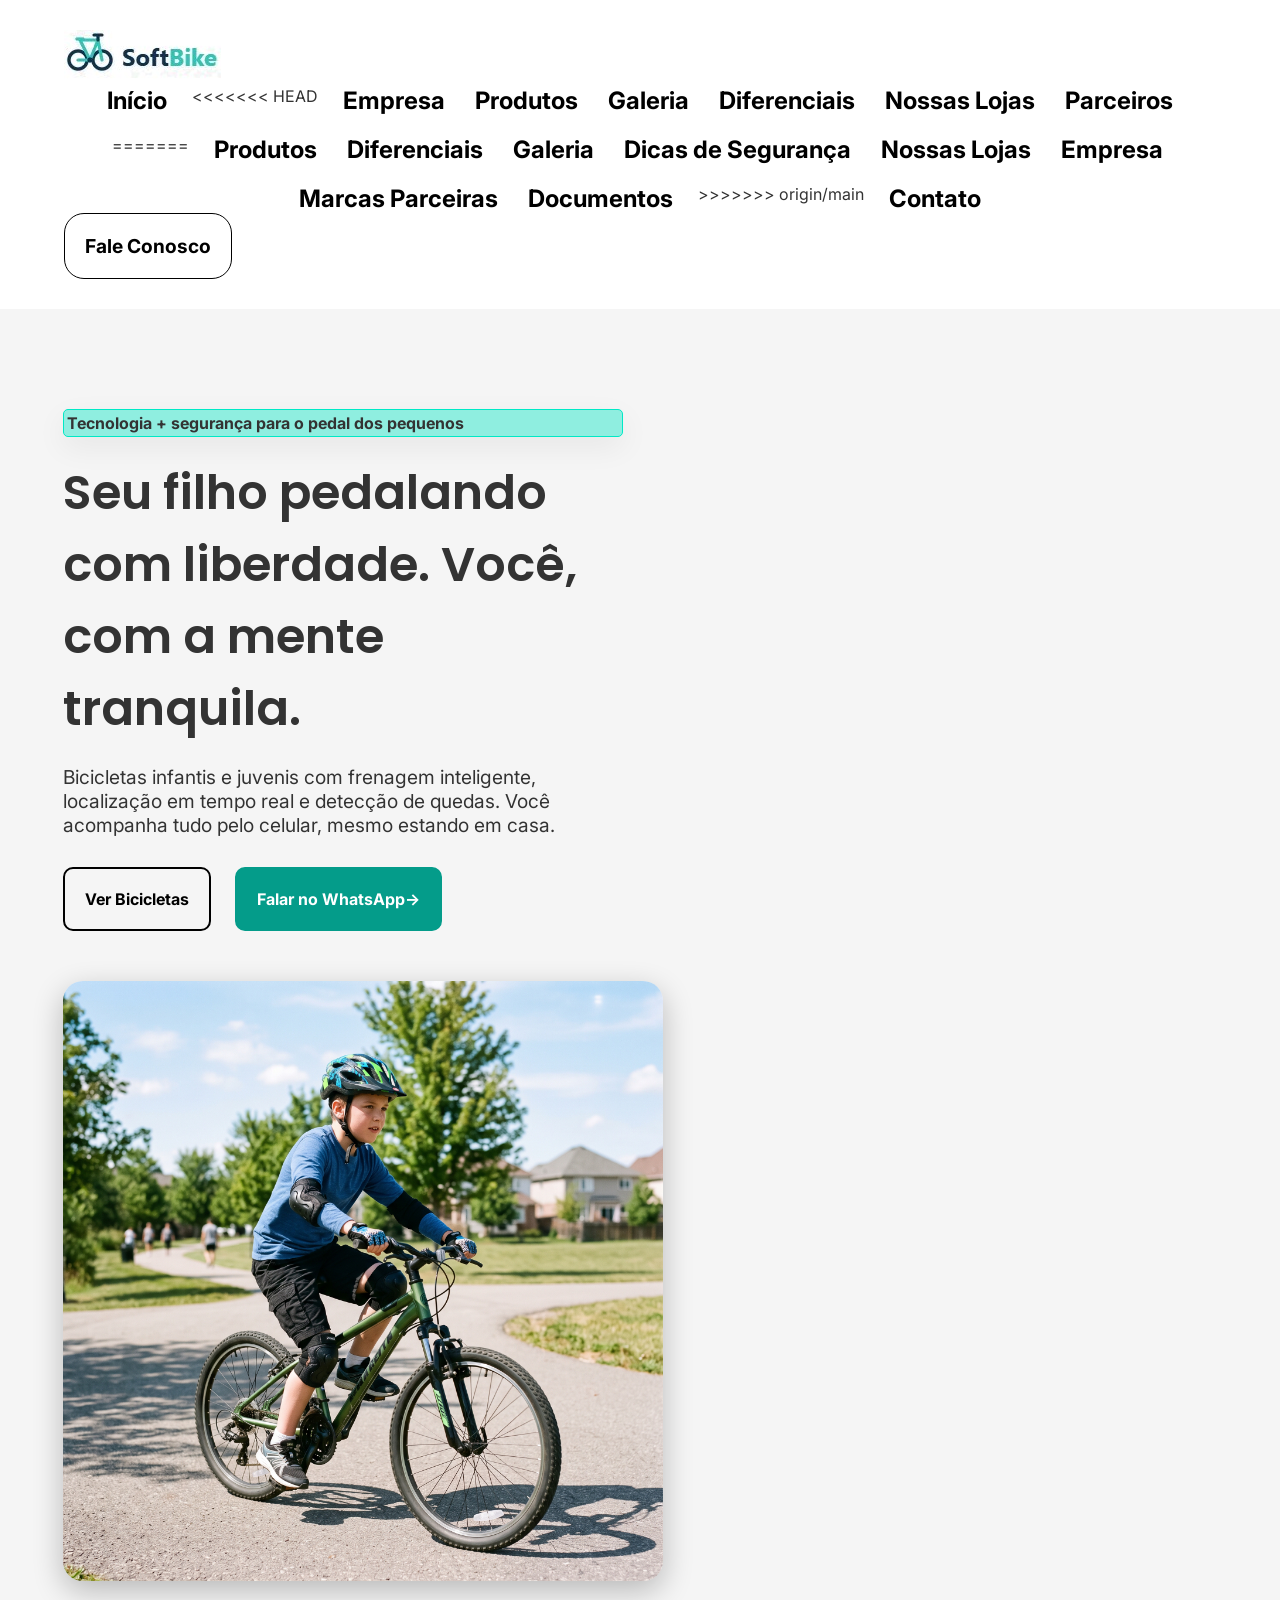
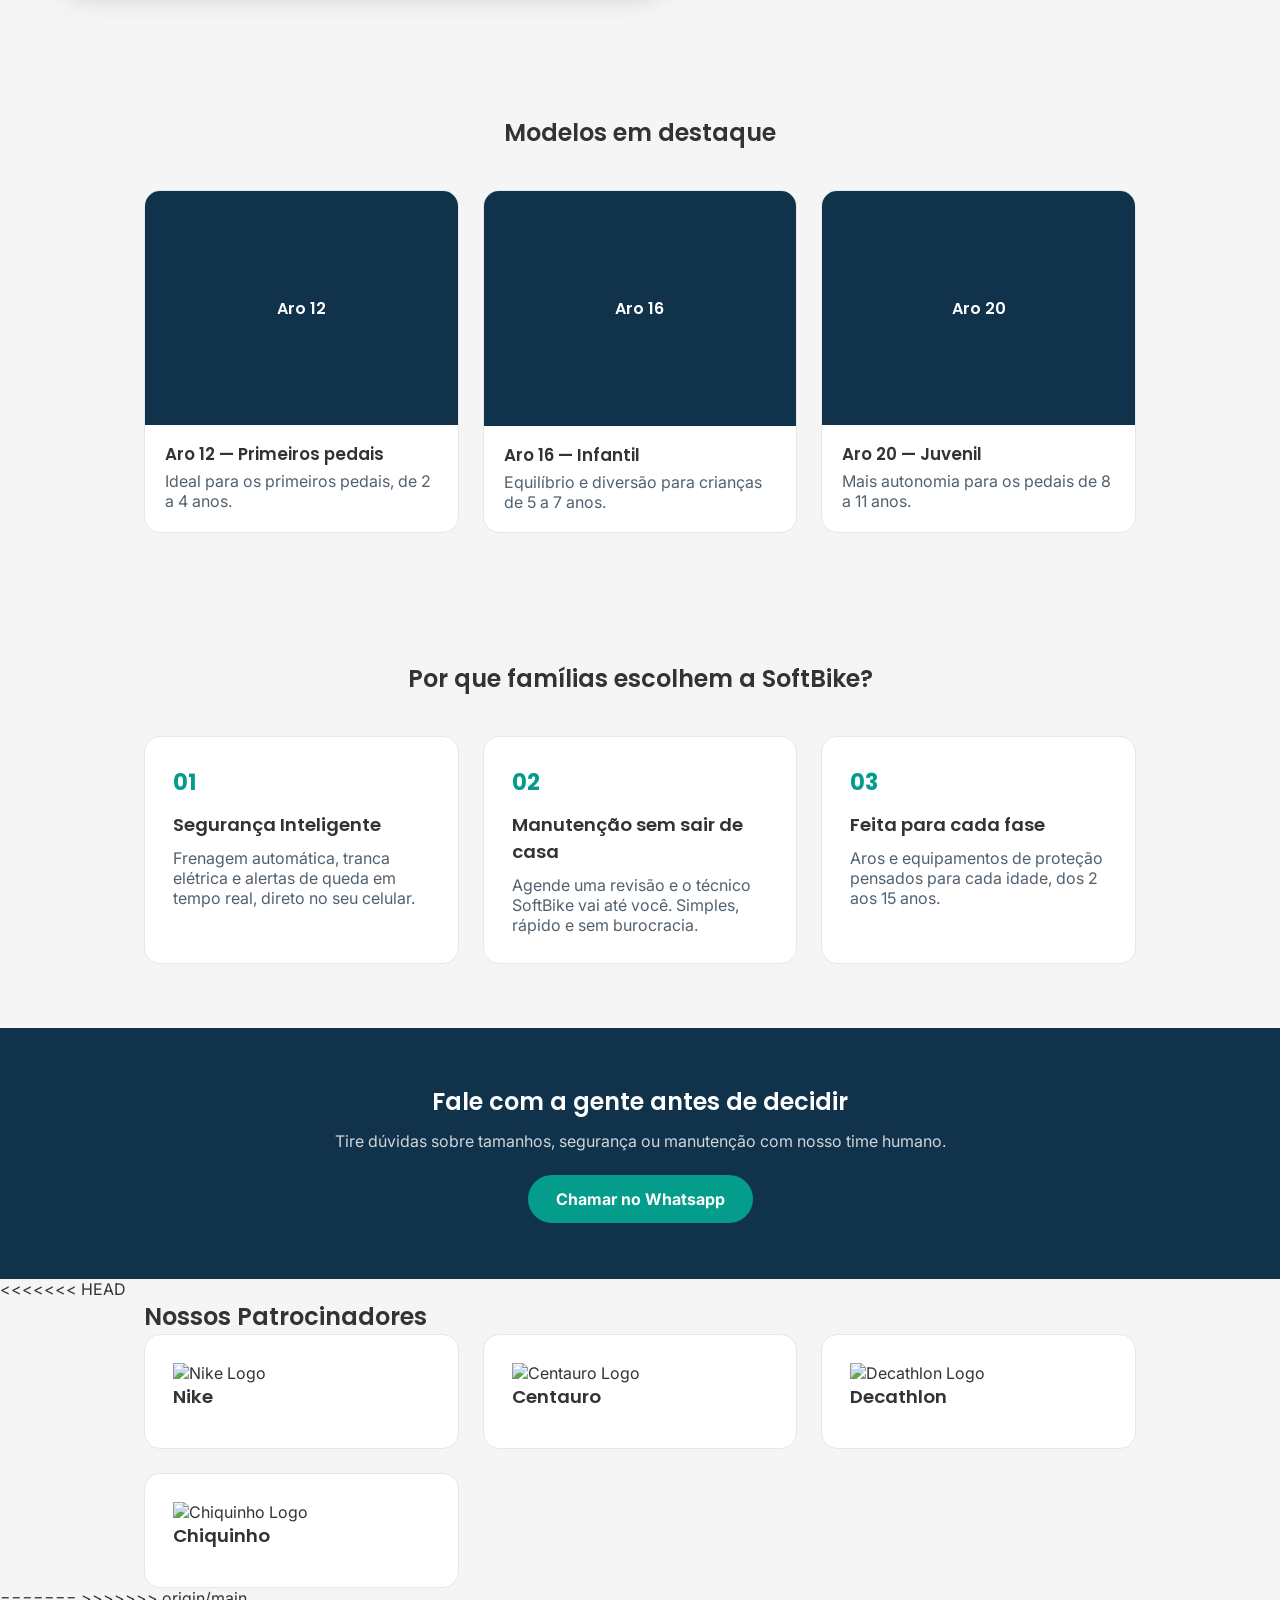
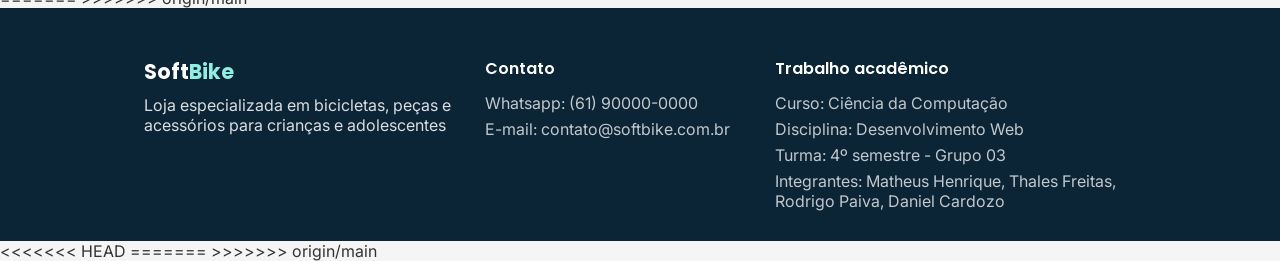
==== commit 991ad6fd: "Resolve conflitos de historico mantendo alteracoes da galeria" ====
--- a/index.html
+++ b/index.html
@@ -19,12 +19,23 @@
         <nav>
             <ul class="listahorizontal">
                 <li><a href="#topo">Início</a></li>
+<<<<<<< HEAD
                 <li><a href="empresa.html">Empresa</a></li>
                 <li><a href="#produtos">Produtos</a></li>
                 <li><a href="galeria.html">Galeria</a></li>
                 <li><a href="#diferenciais">Diferenciais</a></li>
                 <li><a href="#nossaslojas">Nossas Lojas</a></li>
                 <li><a href="parceiros.html">Parceiros</a></li>
+=======
+                <li><a href="#produtos">Produtos</a></li>
+                <li><a href="#diferenciais">Diferenciais</a></li>
+                <li><a href="galeria.html">Galeria</a></li>
+                <li><a href="dicas.html">Dicas de Segurança</a></li>
+                <li><a href="#nossaslojas">Nossas Lojas</a></li>
+                <li><a href="empresa.html">Empresa</a></li>
+                <li><a href="parceiros.html">Marcas Parceiras</a></li>
+                <li><a href="documentos.html">Documentos</a></li>
+>>>>>>> origin/main
                 <li><a href="#contato">Contato</a></li>
             </ul>
         </nav>
@@ -104,6 +115,7 @@
             <a href="#contato" class="botao botao--primario">Chamar no Whatsapp</a>
         </div>
     </section>
+<<<<<<< HEAD
 
     <section class="patrocinadores">
         <div class="container">
@@ -131,6 +143,8 @@
     </section>
 
     
+=======
+>>>>>>> origin/main
     <footer class="rodape" id="contato">
         <div class="container rodape__conteudo">
             <div>
@@ -158,4 +172,8 @@
     <button id="botaoTopo" class="botao-topo" aria-label="Voltar ao topo">↑</button>
     <script src="script.js"></script>
 </body>
-</html>+<<<<<<< HEAD
+</html>
+=======
+</html>
+>>>>>>> origin/main
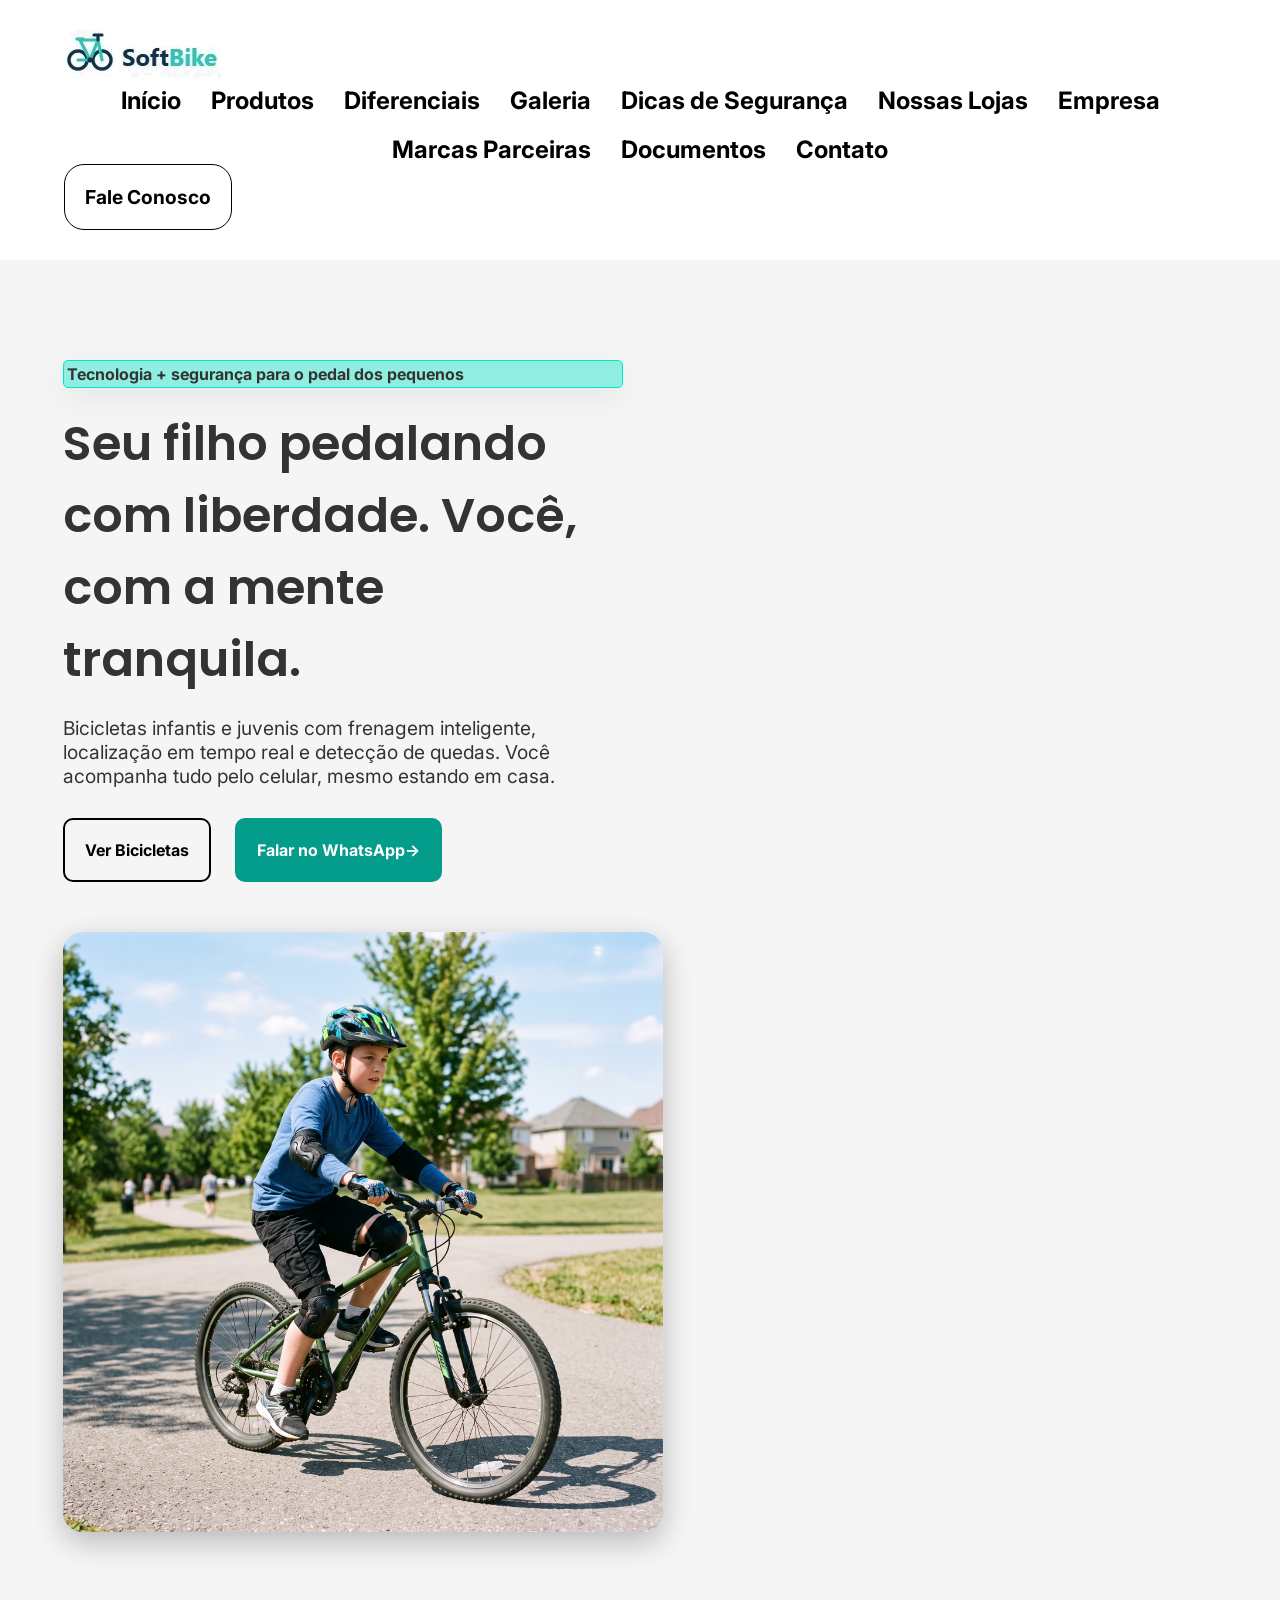
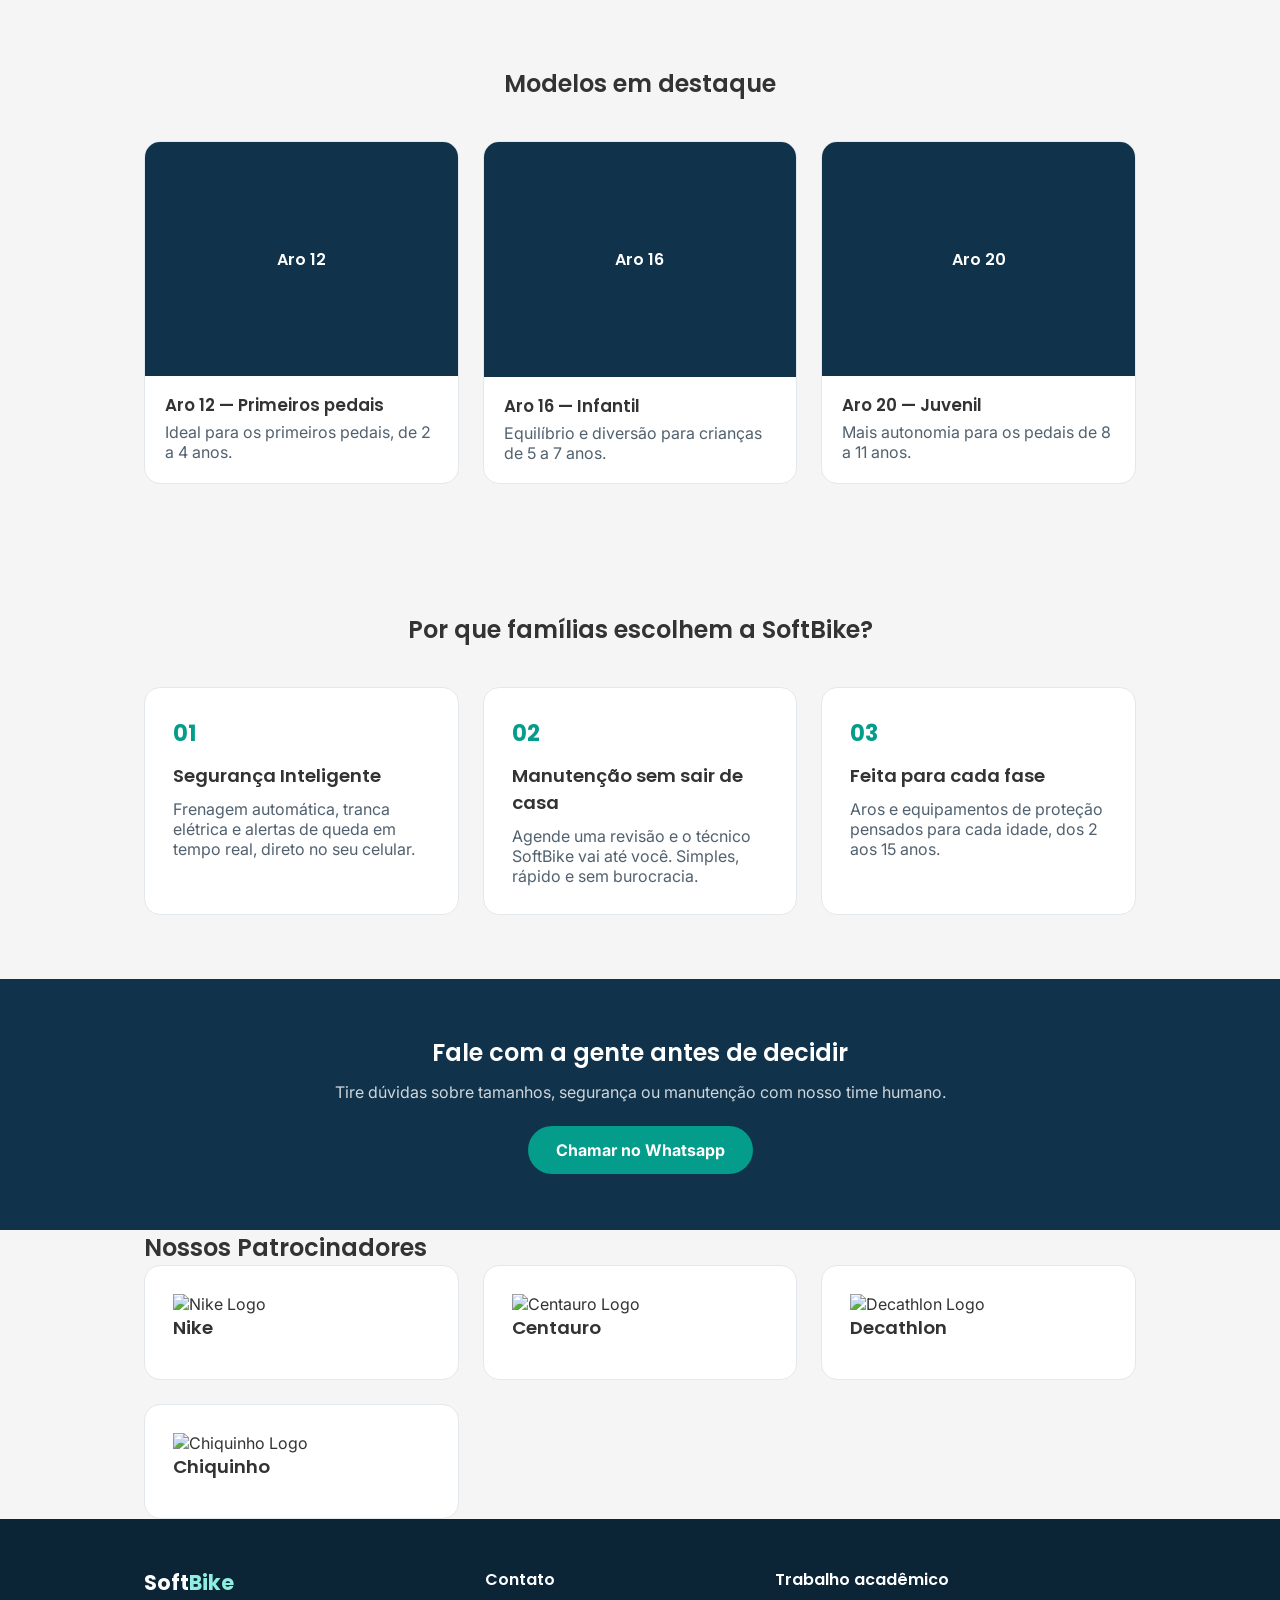
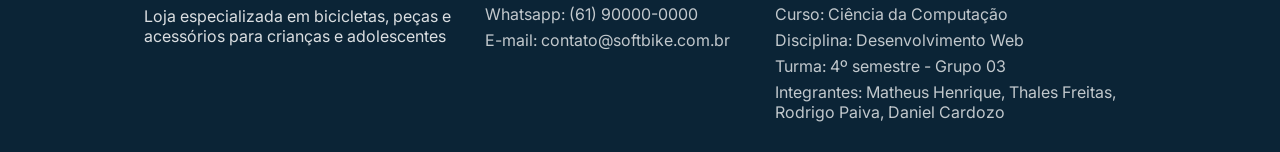
==== commit 1933d59c: "Corrige conflitos de merge não resolvidos no index.html A PR da galeria trouxe conflitos que ficaram" ====
--- a/index.html
+++ b/index.html
@@ -19,14 +19,6 @@
         <nav>
             <ul class="listahorizontal">
                 <li><a href="#topo">Início</a></li>
-<<<<<<< HEAD
-                <li><a href="empresa.html">Empresa</a></li>
-                <li><a href="#produtos">Produtos</a></li>
-                <li><a href="galeria.html">Galeria</a></li>
-                <li><a href="#diferenciais">Diferenciais</a></li>
-                <li><a href="#nossaslojas">Nossas Lojas</a></li>
-                <li><a href="parceiros.html">Parceiros</a></li>
-=======
                 <li><a href="#produtos">Produtos</a></li>
                 <li><a href="#diferenciais">Diferenciais</a></li>
                 <li><a href="galeria.html">Galeria</a></li>
@@ -35,7 +27,6 @@
                 <li><a href="empresa.html">Empresa</a></li>
                 <li><a href="parceiros.html">Marcas Parceiras</a></li>
                 <li><a href="documentos.html">Documentos</a></li>
->>>>>>> origin/main
                 <li><a href="#contato">Contato</a></li>
             </ul>
         </nav>
@@ -115,7 +106,6 @@
             <a href="#contato" class="botao botao--primario">Chamar no Whatsapp</a>
         </div>
     </section>
-<<<<<<< HEAD
 
     <section class="patrocinadores">
         <div class="container">
@@ -141,10 +131,6 @@
             </div>
         </div>
     </section>
-
-    
-=======
->>>>>>> origin/main
     <footer class="rodape" id="contato">
         <div class="container rodape__conteudo">
             <div>
@@ -172,8 +158,4 @@
     <button id="botaoTopo" class="botao-topo" aria-label="Voltar ao topo">↑</button>
     <script src="script.js"></script>
 </body>
-<<<<<<< HEAD
 </html>
-=======
-</html>
->>>>>>> origin/main
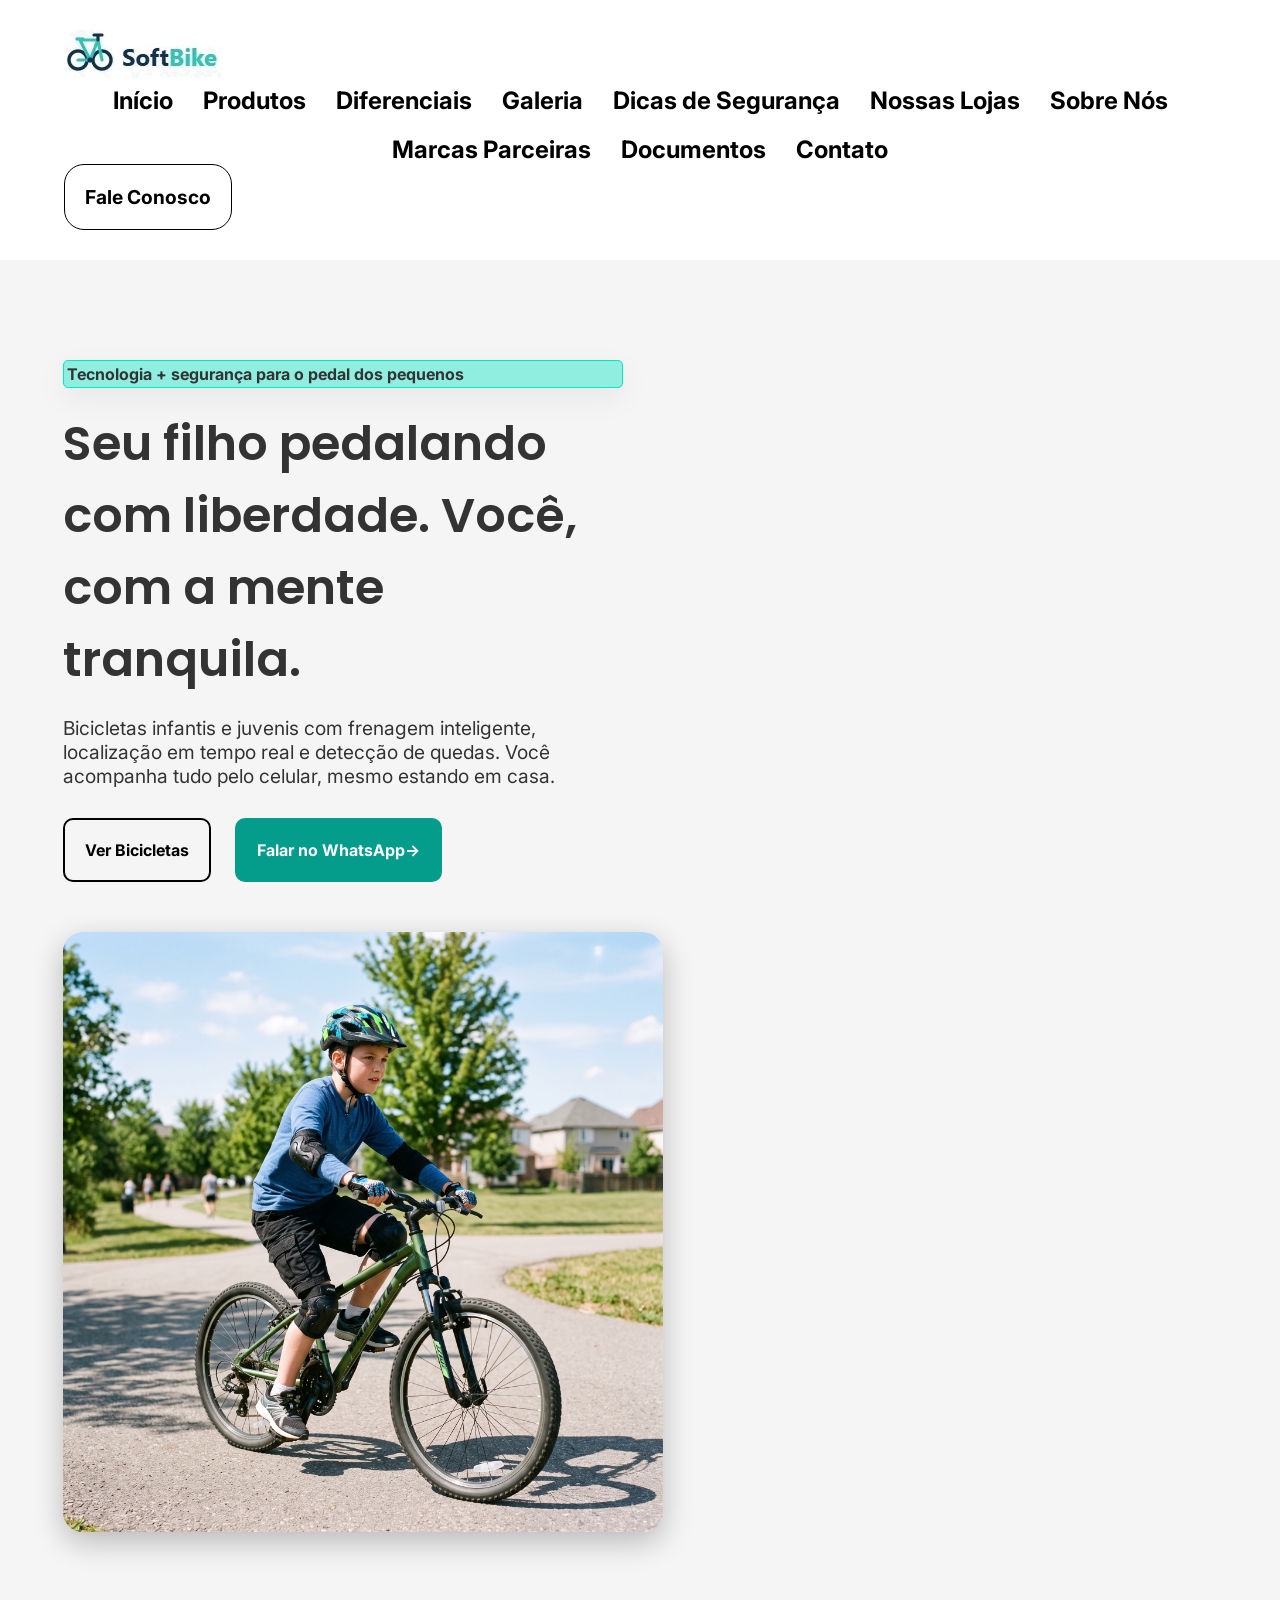
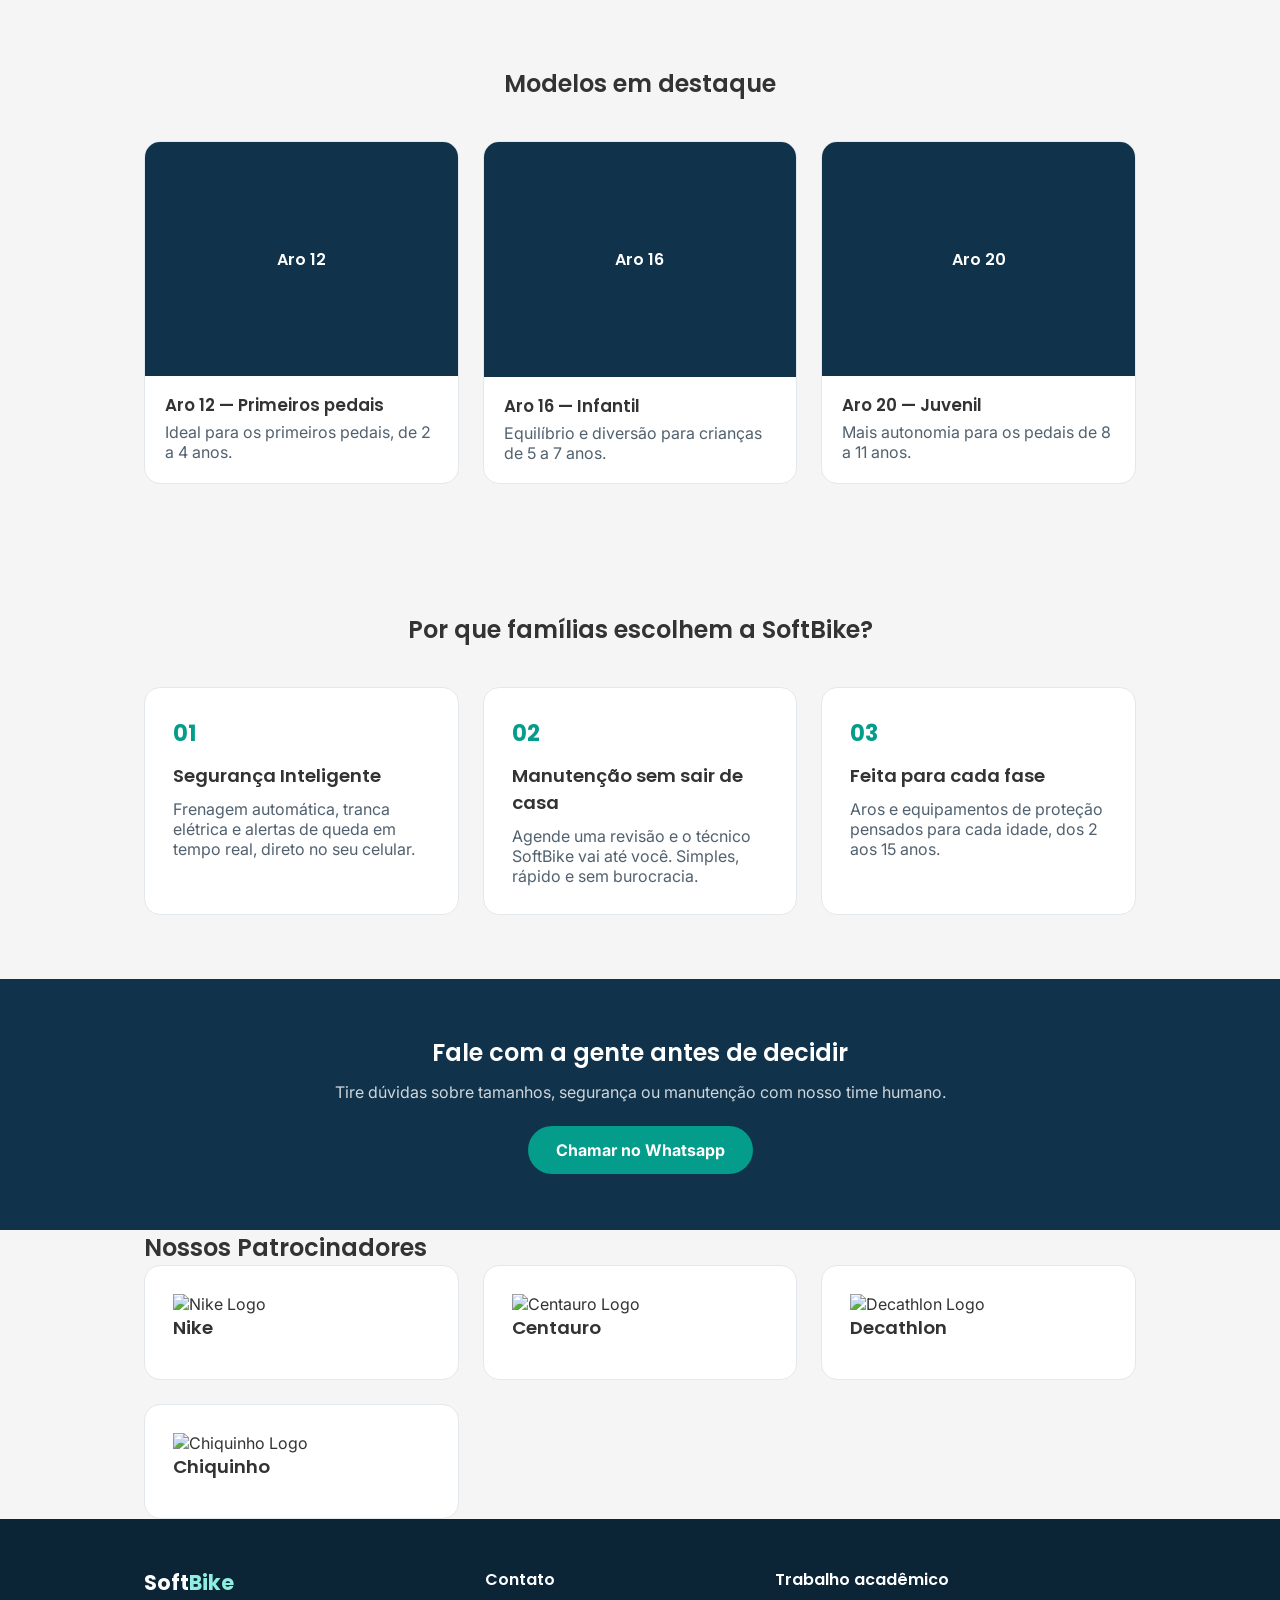
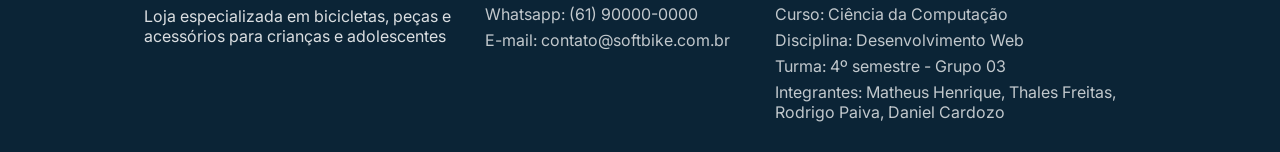
==== commit 5567f5ab: "feat: atualiza o conteúdo da página Sobre a Empresa com base no briefing" ====
--- a/index.html
+++ b/index.html
@@ -24,7 +24,7 @@
                 <li><a href="galeria.html">Galeria</a></li>
                 <li><a href="dicas.html">Dicas de Segurança</a></li>
                 <li><a href="#nossaslojas">Nossas Lojas</a></li>
-                <li><a href="empresa.html">Empresa</a></li>
+                <li><a href="empresa.html">Sobre Nós</a></li>
                 <li><a href="parceiros.html">Marcas Parceiras</a></li>
                 <li><a href="documentos.html">Documentos</a></li>
                 <li><a href="#contato">Contato</a></li>
--- a/css/style.css
+++ b/css/style.css
@@ -99,7 +99,6 @@
     object-fit: cover;
     border-radius: 24px;
 
-
 }
 .Imagem img{
     border-radius: 20px;
@@ -152,14 +151,7 @@
     border-radius: 10px;
 
 }
-/* ==========================================================
-   A partir daqui: estilos das seções que ainda não tinham CSS
-   (produtos, diferenciais, chamada, rodapé e botão de topo)
-   ========================================================== */
-
-/* Wrapper genérico reaproveitado em várias seções, só pra
-   limitar a largura do conteúdo e não deixar tudo colado
-   nas bordas da tela em telas grandes. */
+
 .container {
     max-width: 1120px;
     margin: 0 auto;
@@ -175,15 +167,13 @@
     margin-bottom: 40px;
 }
 
-/* Grid de 3 colunas reaproveitado tanto nos cartões de produto
-   quanto nos cartões de diferenciais. */
+
 .cartoes {
     display: grid;
     grid-template-columns: repeat(3, 1fr);
     gap: 24px;
 }
 
-/* Cartão de produto (seção "Modelos em destaque") */
 .produto {
     background-color: white;
     border: 1px solid #e3e8ec;
@@ -212,7 +202,6 @@
     padding: 0 20px 20px;
 }
 
-/* Cartão de diferencial (seção "Por que famílias escolhem a SoftBike") */
 .cartao {
     background-color: white;
     border: 1px solid #e3e8ec;
@@ -346,7 +335,7 @@
 /* Empilha os cartões em telas estreitas, já que ainda não
    temos o menu mobile (isso depende do JavaScript). */
 @media (max-width: 768px) {
-    .cartoes {
+    .cartoes, .galeria-grid {
         grid-template-columns: 1fr;
     }
 
@@ -400,3 +389,35 @@
     font-style: italic;
     background-color: var(--cor-1);
 }
+
+.galeria-grid {
+    display: grid;
+    grid-template-columns: repeat(3, 1fr);
+    gap: 16px;
+    padding: 40px 5%;
+}
+
+.galeria-grid img {
+    border-radius: 12px;
+    aspect-ratio: 4 / 3;
+    object-fit: cover;
+}
+.titulo-centralizado {
+    text-align: center;
+    width: 100%;
+    margin-bottom: 40px;
+}
+
+.acoes-centralizadas {
+    justify-content: center;
+    margin-top: 30px;
+}
+
+.botao_ver_bicicletas--branco {
+    color: white;
+    border-color: white;
+}
+
+.botao_ver_bicicletas--branco:hover {
+    background-color: white;
+    color: var(--cor-escura); }
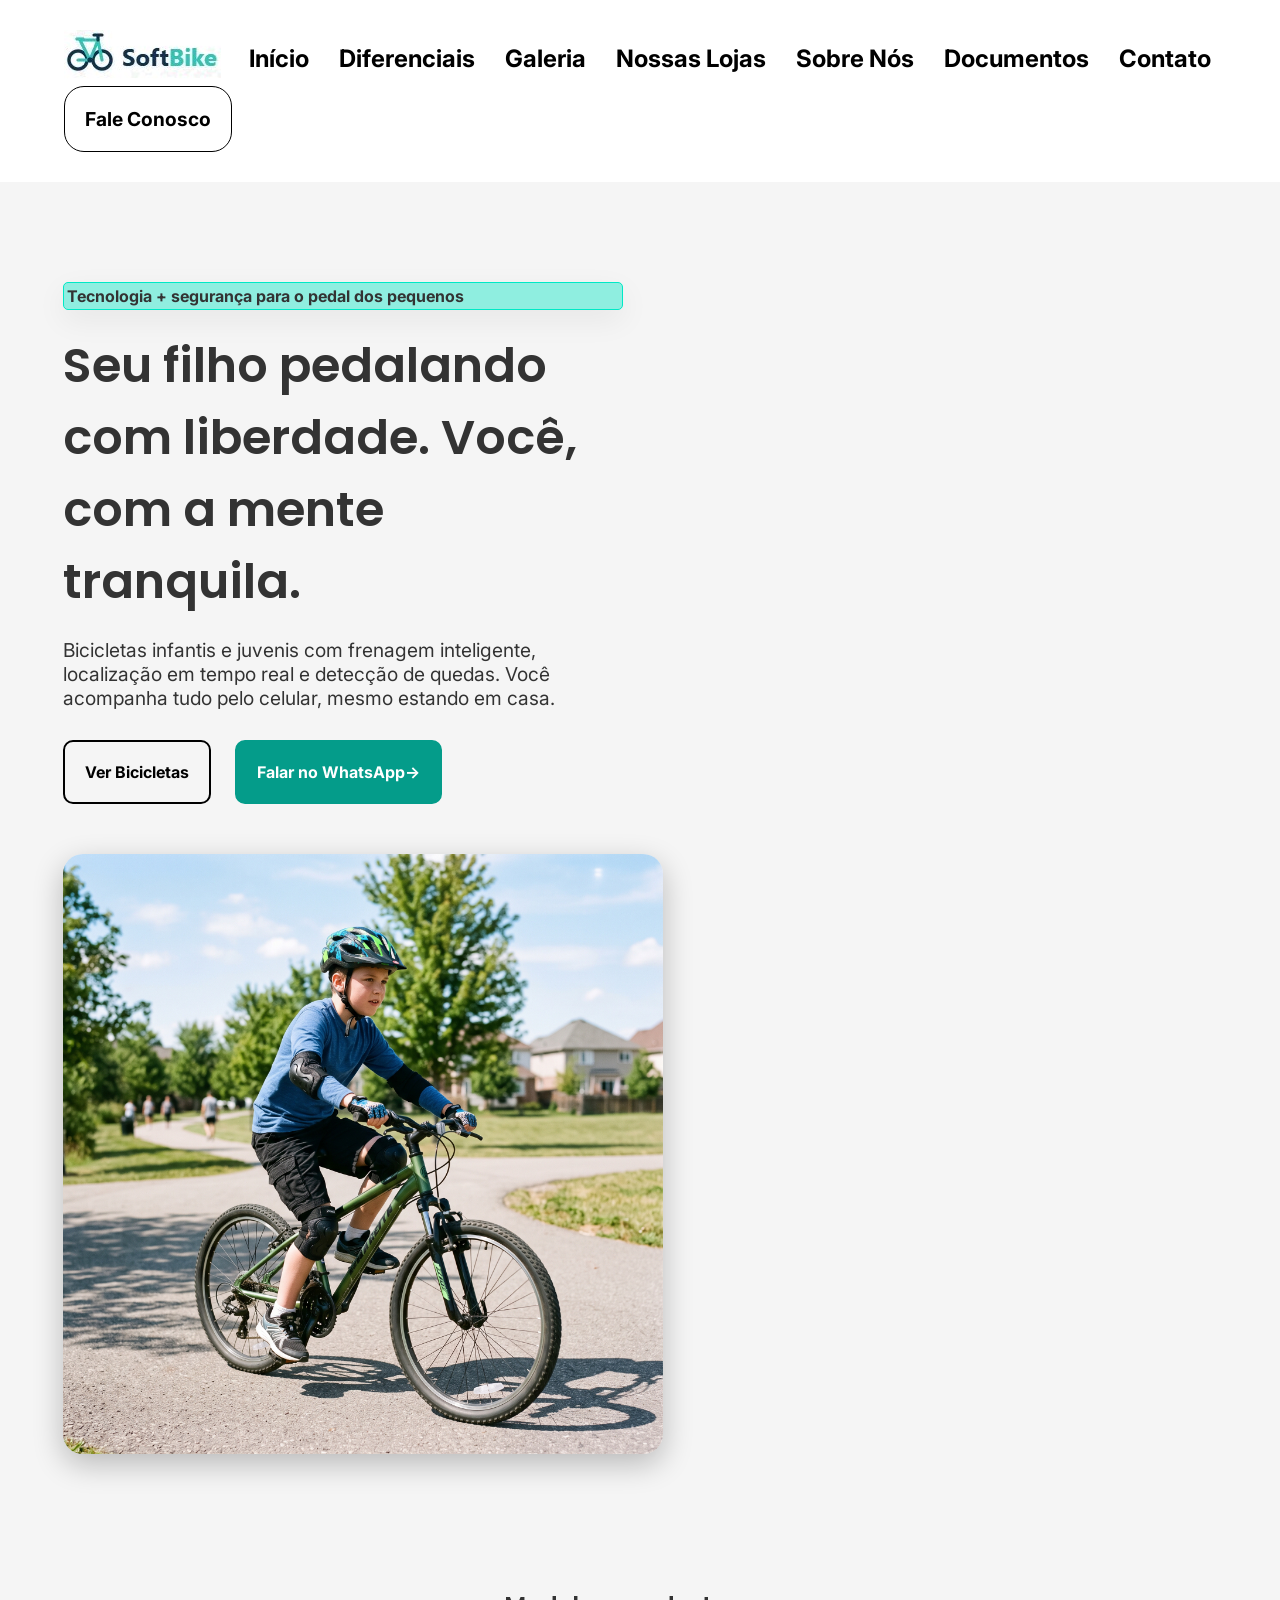
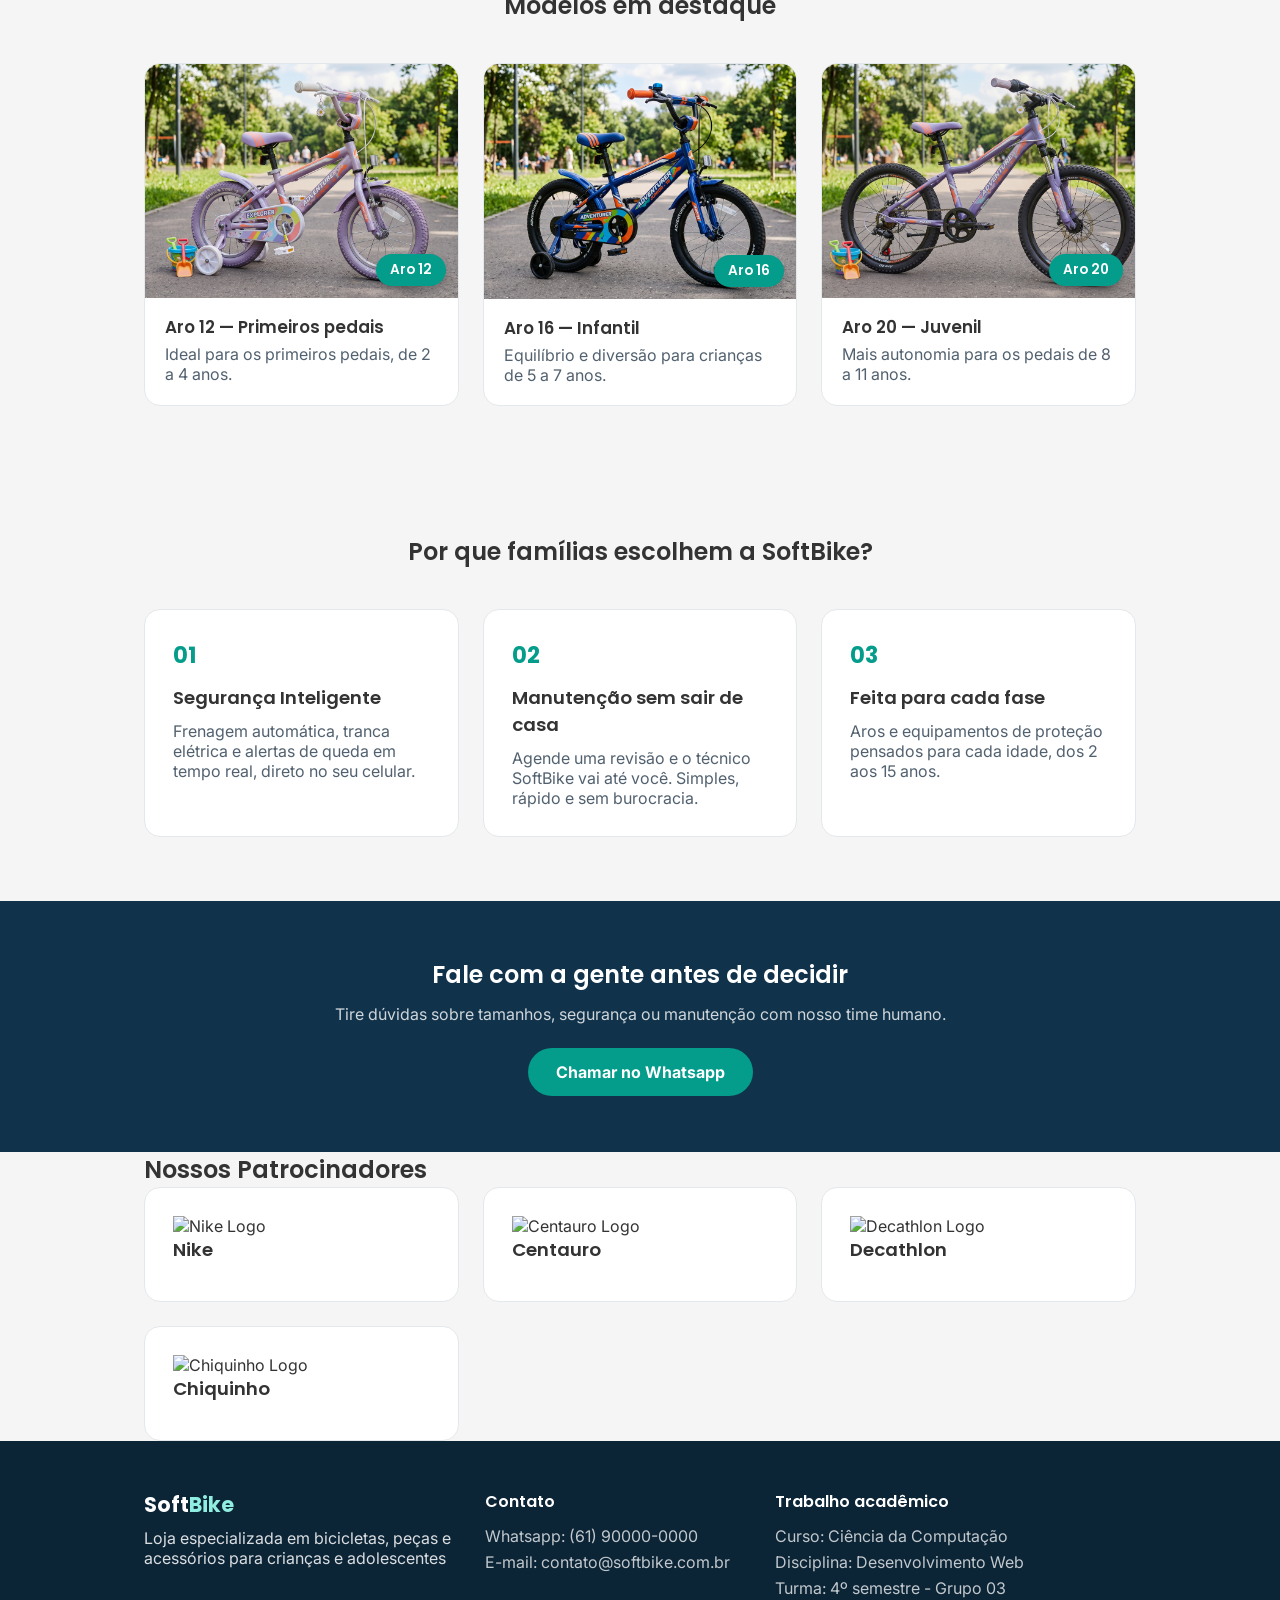
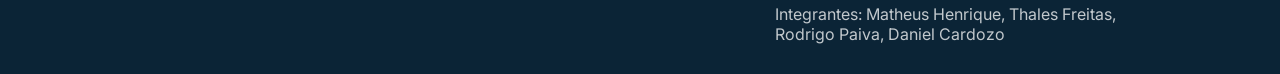
==== commit 851bb6b5: "atualizações" ====
--- a/index.html
+++ b/index.html
@@ -19,13 +19,10 @@
         <nav>
             <ul class="listahorizontal">
                 <li><a href="#topo">Início</a></li>
-                <li><a href="#produtos">Produtos</a></li>
                 <li><a href="#diferenciais">Diferenciais</a></li>
                 <li><a href="galeria.html">Galeria</a></li>
-                <li><a href="dicas.html">Dicas de Segurança</a></li>
                 <li><a href="#nossaslojas">Nossas Lojas</a></li>
                 <li><a href="empresa.html">Sobre Nós</a></li>
-                <li><a href="parceiros.html">Marcas Parceiras</a></li>
                 <li><a href="documentos.html">Documentos</a></li>
                 <li><a href="#contato">Contato</a></li>
             </ul>
@@ -56,19 +53,19 @@
 
             <div class="cartoes">
                 <article class="produto">
-                    <div class="produto_imagem"><span>Aro 12</span></div>
+                    <div class="produto_imagem"> <img src="img/bicicleta_aro12.jpg" alt=""> <span>Aro 12</span></div>
                     <h3>Aro 12 — Primeiros pedais</h3>
                     <p>Ideal para os primeiros pedais, de 2 a 4 anos.</p>
                 </article>
 
                 <article class="produto">
-                    <div class="produto_imagem"><span>Aro 16</span></div>
+                    <div class="produto_imagem"> <img src="img/bicicleta_aro16.jpg" alt=""> <span>Aro 16</span></div>
                     <h3>Aro 16 — Infantil</h3>
                     <p>Equilíbrio e diversão para crianças de 5 a 7 anos.</p>
                 </article>
 
                 <article class="produto">
-                    <div class="produto_imagem"><span>Aro 20</span></div>
+                    <div class="produto_imagem"> <img src="img/bicicleta_aro20.jpg" alt=""> <span>Aro 20</span></div>
                     <h3>Aro 20 — Juvenil</h3>
                     <p>Mais autonomia para os pedais de 8 a 11 anos.</p>
                 </article>
--- a/css/style.css
+++ b/css/style.css
@@ -182,16 +182,30 @@
 }
 
 .produto_imagem {
-    aspect-ratio: 4 / 3;
+aspect-ratio: 4 / 3;
     background-color: var(--cor-escura);
-    color: white;
-    display: flex;
-    align-items: center;
-    justify-content: center;
+    position: relative;
+    overflow: hidden; 
     font-family: 'Poppins', sans-serif;
     font-weight: 600;
 }
-
+.produto_imagem img {
+    width: 100%;
+    height: 100%;
+    object-fit: cover; 
+    display: block;
+}
+.produto_imagem span {
+    position: absolute;
+    bottom: 12px;
+    right: 12px;
+    background-color: var(--cor-2);
+    color: white;
+    padding: 6px 14px;
+    border-radius: 20px;
+    font-size: 0.85rem;
+    box-shadow: 0px 4px 6px rgba(0, 0, 0, 0.2);
+}
 .produto h3 {
     font-size: 1.05rem;
     padding: 16px 20px 4px;
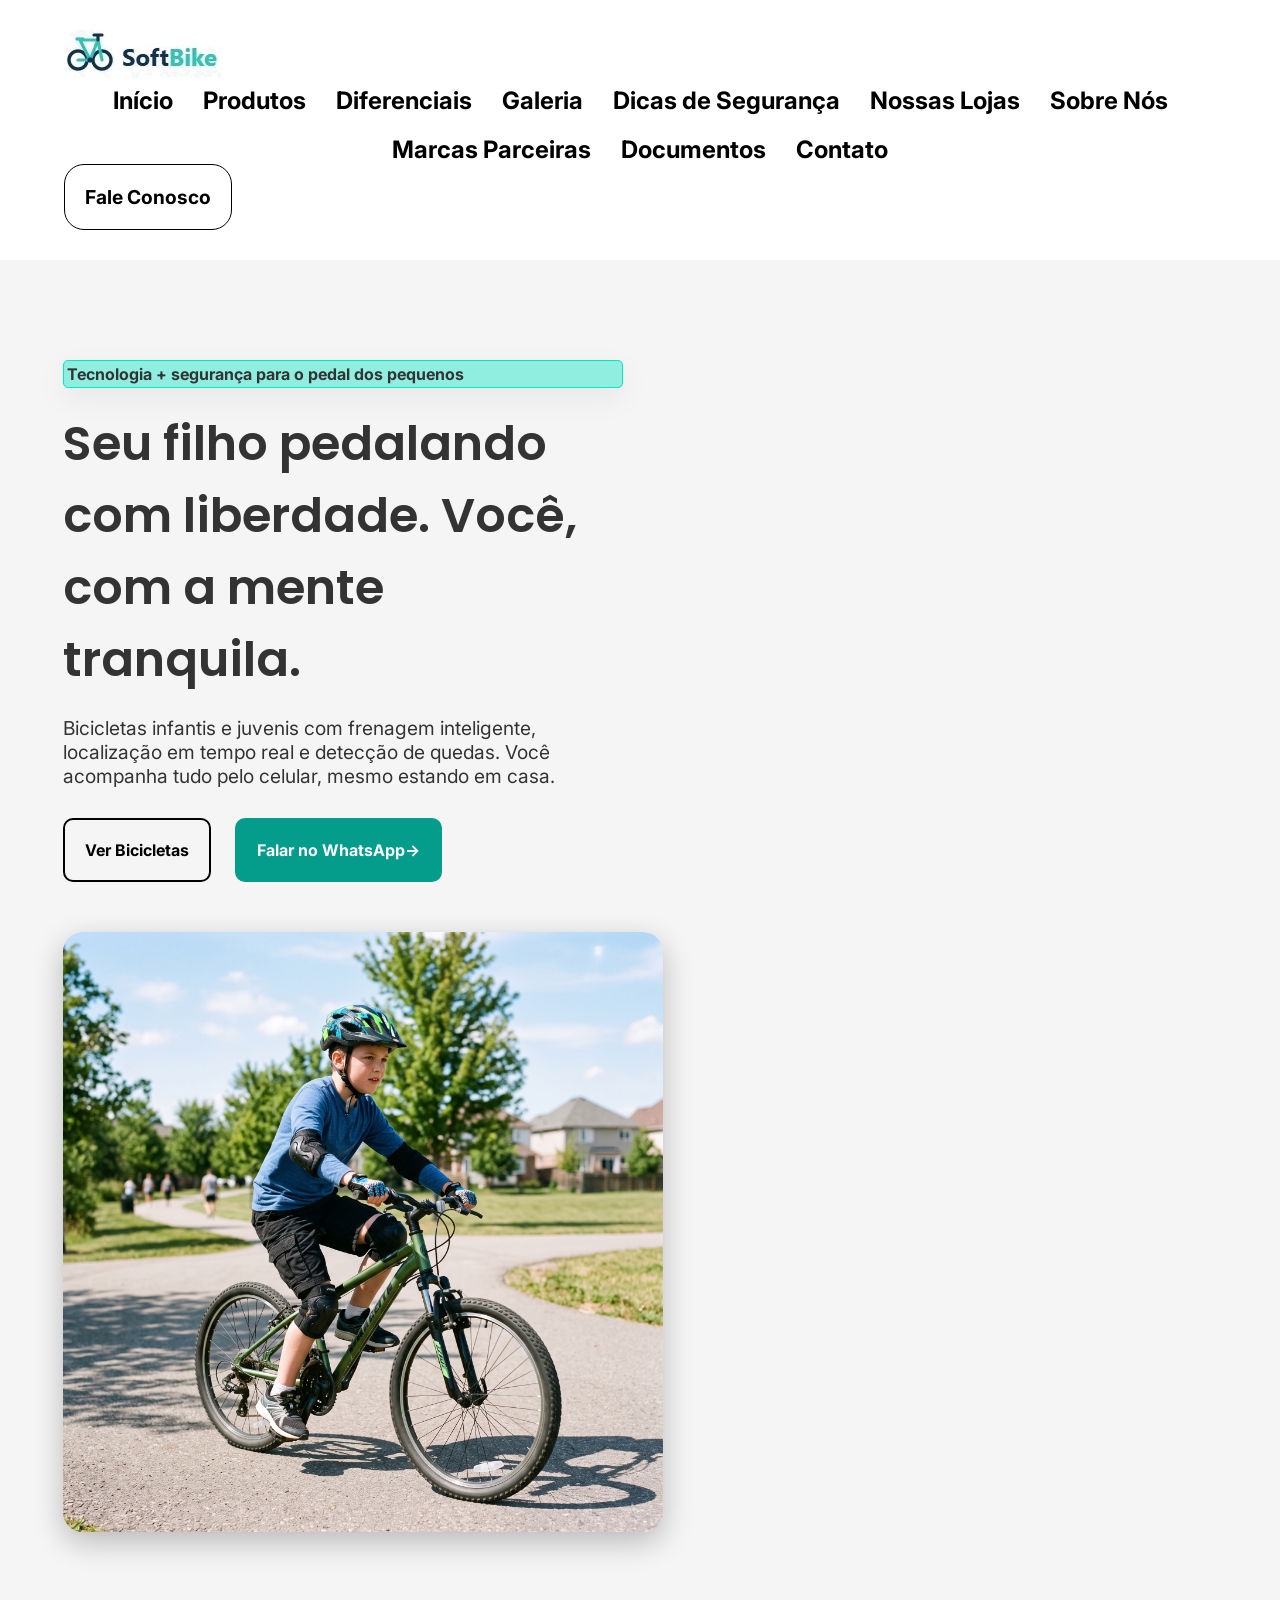
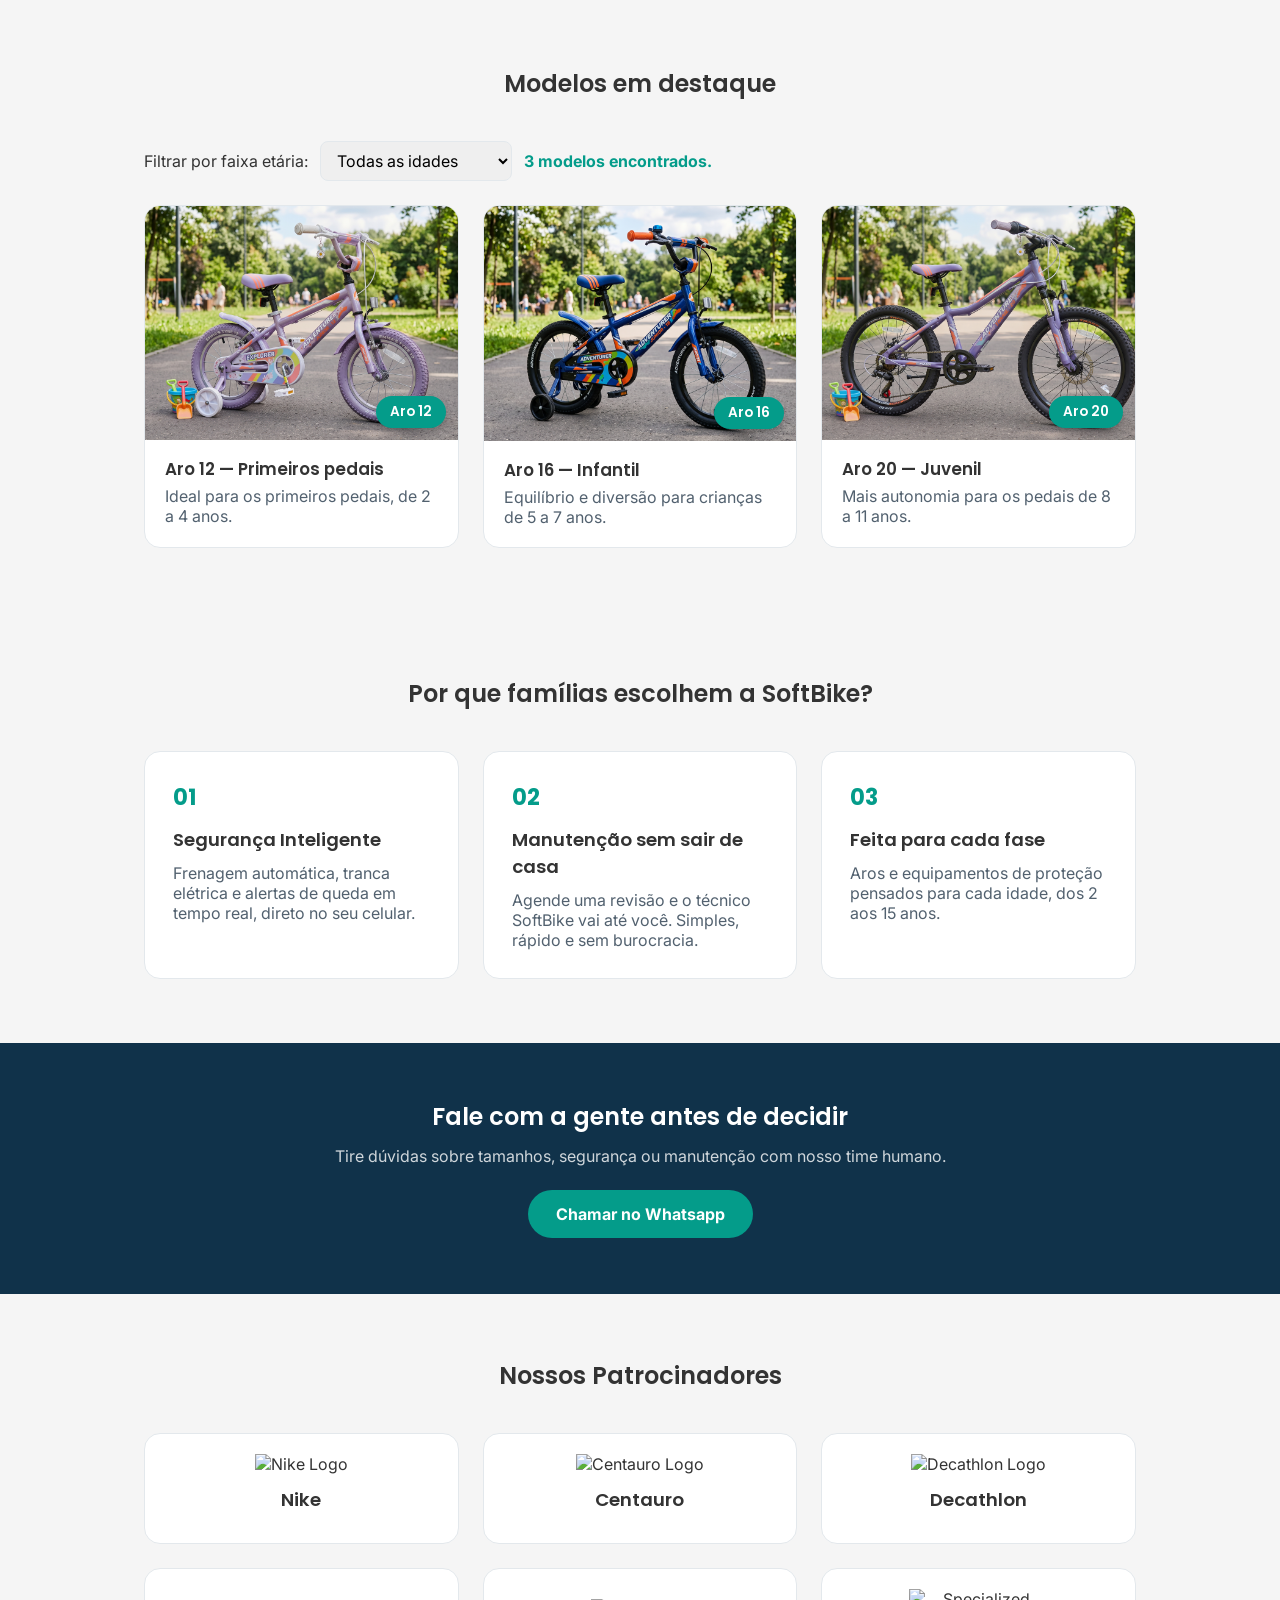
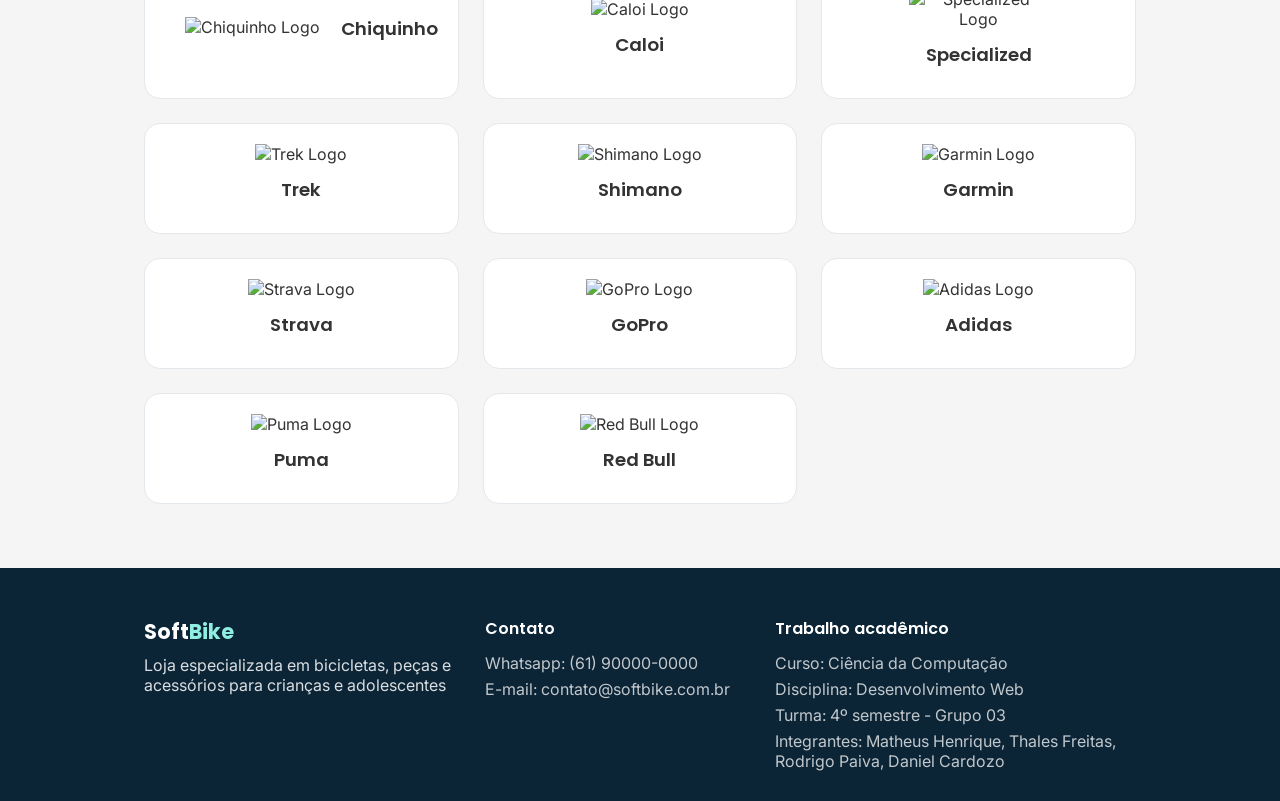
==== commit 1bc3c8c8: "Completa menu, ativa menu mobile/filtro e adiciona patrocinadores Completa o menu com os itens que f" ====
--- a/index.html
+++ b/index.html
@@ -16,13 +16,17 @@
         <a href="#topo" class="logo">
             <img src="img/LogoSoftBike.jpeg" alt="Logo SoftBike">
         </a>
-        <nav>
-            <ul class="listahorizontal">
-                <li><a href="#topo">Início</a></li>
+        <nav aria-label="Navegação principal">
+            <button class="menu-toggle" type="button" aria-expanded="false" aria-controls="menu-principal">Menu</button>
+            <ul class="listahorizontal" id="menu-principal">
+                <li><a href="#topo" aria-current="page">Início</a></li>
+                <li><a href="#produtos">Produtos</a></li>
                 <li><a href="#diferenciais">Diferenciais</a></li>
                 <li><a href="galeria.html">Galeria</a></li>
+                <li><a href="dicas.html">Dicas de Segurança</a></li>
                 <li><a href="#nossaslojas">Nossas Lojas</a></li>
                 <li><a href="empresa.html">Sobre Nós</a></li>
+                <li><a href="parceiros.html">Marcas Parceiras</a></li>
                 <li><a href="documentos.html">Documentos</a></li>
                 <li><a href="#contato">Contato</a></li>
             </ul>
@@ -51,20 +55,31 @@
         <div class="container">
             <h2>Modelos em destaque</h2>
 
+            <div class="filtro-modelos" hidden>
+                <label for="faixa-etaria">Filtrar por faixa etária:</label>
+                <select id="faixa-etaria">
+                    <option value="todos">Todas as idades</option>
+                    <option value="12">Aro 12 (2 a 4 anos)</option>
+                    <option value="16">Aro 16 (5 a 7 anos)</option>
+                    <option value="20">Aro 20 (8 a 11 anos)</option>
+                </select>
+                <p id="resultado-modelos" aria-live="polite"></p>
+            </div>
+
             <div class="cartoes">
-                <article class="produto">
+                <article class="produto" data-faixa="12">
                     <div class="produto_imagem"> <img src="img/bicicleta_aro12.jpg" alt=""> <span>Aro 12</span></div>
                     <h3>Aro 12 — Primeiros pedais</h3>
                     <p>Ideal para os primeiros pedais, de 2 a 4 anos.</p>
                 </article>
 
-                <article class="produto">
+                <article class="produto" data-faixa="16">
                     <div class="produto_imagem"> <img src="img/bicicleta_aro16.jpg" alt=""> <span>Aro 16</span></div>
                     <h3>Aro 16 — Infantil</h3>
                     <p>Equilíbrio e diversão para crianças de 5 a 7 anos.</p>
                 </article>
 
-                <article class="produto">
+                <article class="produto" data-faixa="20">
                     <div class="produto_imagem"> <img src="img/bicicleta_aro20.jpg" alt=""> <span>Aro 20</span></div>
                     <h3>Aro 20 — Juvenil</h3>
                     <p>Mais autonomia para os pedais de 8 a 11 anos.</p>
@@ -110,20 +125,86 @@
             <div class="cartoes">
 
                 <article class="cartao">
-                    <img src="https://images.icon-icons.com/1826/PNG/512/4202091logonikeshoessocialsocialmedia-115597_115704.png" alt="Nike Logo">
-                    <h3>Nike</h3>
-                </article>
-                <article class="cartao">
-                    <img src="https://encrypted-tbn0.gstatic.com/images?q=tbn:ANd9GcROFe7rHsm1WQPnWpWZWi0FH8msE-My6L-C_Onh2D6xow&s=10" alt="Centauro Logo">
-                    <h3>Centauro</h3>
-                </article>
-                <article class="cartao">
-                    <img src="https://encrypted-tbn0.gstatic.com/images?q=tbn:ANd9GcSrGItD0ogmmxOeVy0XSCasPfnFMOb0sQoejdyd6uz_hw&s=10" alt="Decathlon Logo">
-                    <h3>Decathlon</h3>
-                </article>
-                <article class="cartao">
-                    <img src="https://encrypted-tbn0.gstatic.com/images?q=tbn:ANd9GcRTHDiXBEpIXkRYg0yFimq88UJhOQMXPuGDdwGT5B6XE3IP45eWTCLQLdY&s=10" alt="Chiquinho Logo">
+                    <a href="https://www.nike.com.br" target="_blank" rel="noopener" class="link-patrocinador">
+                        <img src="https://placehold.co/200x150/ffffff/049c8a?text=Logo+Nike" alt="Nike Logo">
+                        <h3>Nike</h3>
+                    </a>
+                </article>
+                <article class="cartao">
+                    <a href="https://www.centauro.com.br" target="_blank" rel="noopener" class="link-patrocinador">
+                        <img src="https://placehold.co/200x150/ffffff/049c8a?text=Logo+Centauro" alt="Centauro Logo">
+                        <h3>Centauro</h3>
+                    </a>
+                </article>
+                <article class="cartao">
+                    <a href="https://www.decathlon.com.br" target="_blank" rel="noopener" class="link-patrocinador">
+                        <img src="https://placehold.co/200x150/ffffff/049c8a?text=Logo+Decathlon" alt="Decathlon Logo">
+                        <h3>Decathlon</h3>
+                    </a>
+                </article>
+                <article class="cartao">
+                    <img src="https://placehold.co/200x150/ffffff/049c8a?text=Logo+Chiquinho" alt="Chiquinho Logo">
                     <h3>Chiquinho</h3>
+                </article>
+                <article class="cartao">
+                    <a href="https://caloi.com" target="_blank" class="link-patrocinador">
+                        <img src="https://placehold.co/200x150/ffffff/049c8a?text=Logo+Caloi" alt="Caloi Logo">
+                        <h3>Caloi</h3>
+                    </a>
+                </article>
+                <article class="cartao">
+                    <a href="https://www.specialized.com" target="_blank" class="link-patrocinador">
+                        <img src="https://placehold.co/200x150/ffffff/049c8a?text=Logo+Specialized" alt="Specialized Logo">
+                        <h3>Specialized</h3>
+                    </a>
+                </article>
+                <article class="cartao">
+                    <a href="https://www.trekbikes.com" target="_blank" class="link-patrocinador">
+                        <img src="https://placehold.co/200x150/ffffff/049c8a?text=Logo+Trek" alt="Trek Logo">
+                        <h3>Trek</h3>
+                    </a>
+                </article>
+                <article class="cartao">
+                    <a href="https://bike.shimano.com" target="_blank" class="link-patrocinador">
+                        <img src="https://placehold.co/200x150/ffffff/049c8a?text=Logo+Shimano" alt="Shimano Logo">
+                        <h3>Shimano</h3>
+                    </a>
+                </article>
+                <article class="cartao">
+                    <a href="https://www.garmin.com" target="_blank" class="link-patrocinador">
+                        <img src="https://placehold.co/200x150/ffffff/049c8a?text=Logo+Garmin" alt="Garmin Logo">
+                        <h3>Garmin</h3>
+                    </a>
+                </article>
+                <article class="cartao">
+                    <a href="https://www.strava.com" target="_blank" class="link-patrocinador">
+                        <img src="https://placehold.co/200x150/ffffff/049c8a?text=Logo+Strava" alt="Strava Logo">
+                        <h3>Strava</h3>
+                    </a>
+                </article>
+                <article class="cartao">
+                    <a href="https://gopro.com" target="_blank" class="link-patrocinador">
+                        <img src="https://placehold.co/200x150/ffffff/049c8a?text=Logo+GoPro" alt="GoPro Logo">
+                        <h3>GoPro</h3>
+                    </a>
+                </article>
+                <article class="cartao">
+                    <a href="https://www.adidas.com.br" target="_blank" class="link-patrocinador">
+                        <img src="https://placehold.co/200x150/ffffff/049c8a?text=Logo+Adidas" alt="Adidas Logo">
+                        <h3>Adidas</h3>
+                    </a>
+                </article>
+                <article class="cartao">
+                    <a href="https://br.puma.com" target="_blank" class="link-patrocinador">
+                        <img src="https://placehold.co/200x150/ffffff/049c8a?text=Logo+Puma" alt="Puma Logo">
+                        <h3>Puma</h3>
+                    </a>
+                </article>
+                <article class="cartao">
+                    <a href="https://www.redbull.com" target="_blank" class="link-patrocinador">
+                        <img src="https://placehold.co/200x150/ffffff/049c8a?text=Logo+Red+Bull" alt="Red Bull Logo">
+                        <h3>Red Bull</h3>
+                    </a>
                 </article>
             </div>
         </div>
@@ -152,7 +233,7 @@
             </div>
         </div>
     </footer>
-    <button id="botaoTopo" class="botao-topo" aria-label="Voltar ao topo">↑</button>
+    <button id="botaoTopo" class="botao-topo" aria-label="Voltar ao topo" hidden type="button">↑</button>
     <script src="script.js"></script>
 </body>
 </html>
--- a/css/style.css
+++ b/css/style.css
@@ -167,7 +167,6 @@
     margin-bottom: 40px;
 }
 
-
 .cartoes {
     display: grid;
     grid-template-columns: repeat(3, 1fr);
@@ -185,14 +184,14 @@
 aspect-ratio: 4 / 3;
     background-color: var(--cor-escura);
     position: relative;
-    overflow: hidden; 
+    overflow: hidden;
     font-family: 'Poppins', sans-serif;
     font-weight: 600;
 }
 .produto_imagem img {
     width: 100%;
     height: 100%;
-    object-fit: cover; 
+    object-fit: cover;
     display: block;
 }
 .produto_imagem span {
@@ -319,7 +318,7 @@
 
 /* Botão flutuante "voltar ao topo". Começa escondido — quem
    controla quando ele aparece (rolagem da página) é o JavaScript,
-   que ainda vai ser feito à parte. Aqui só deixamos o visual pronto. */
+   que controla sua visibilidade após a primeira tela de rolagem. */
 .botao-topo {
     position: fixed;
     right: 24px;
@@ -346,10 +345,9 @@
     transform: translateY(-3px);
 }
 
-/* Empilha os cartões em telas estreitas, já que ainda não
-   temos o menu mobile (isso depende do JavaScript). */
+/* Empilha os cartões em telas estreitas */
 @media (max-width: 768px) {
-    .cartoes, .galeria-grid {
+    .cartoes {
         grid-template-columns: 1fr;
     }
 
@@ -404,18 +402,6 @@
     background-color: var(--cor-1);
 }
 
-.galeria-grid {
-    display: grid;
-    grid-template-columns: repeat(3, 1fr);
-    gap: 16px;
-    padding: 40px 5%;
-}
-
-.galeria-grid img {
-    border-radius: 12px;
-    aspect-ratio: 4 / 3;
-    object-fit: cover;
-}
 .titulo-centralizado {
     text-align: center;
     width: 100%;
@@ -435,3 +421,183 @@
 .botao_ver_bicicletas--branco:hover {
     background-color: white;
     color: var(--cor-escura); }
+
+    /* Classe para acessibilidade (esconde visualmente, mantém para leitores de tela) */
+.sr-only {
+  position: absolute;
+  width: 1px;
+  height: 1px;
+  padding: 0;
+  margin: -1px;
+  overflow: hidden;
+  clip: rect(0, 0, 0, 0);
+  white-space: nowrap;
+  border: 0;
+}
+
+/* Layout da Galeria */
+.galeria-grid {
+  display: grid;
+  grid-template-columns: repeat(auto-fit, minmax(280px, 1fr));
+  gap: 20px;
+  padding: 20px 0;
+}
+
+.galeria-item {
+  margin: 0;
+  overflow: hidden;
+  border-radius: 8px;
+  box-shadow: 0 4px 6px rgba(0, 0, 0, 0.1);
+}
+
+.galeria-item img {
+  width: 100%;
+  height: 250px;
+  object-fit: cover;
+  display: block;
+}
+
+/* Conteúdo continua disponível se o JavaScript não carregar. */
+[hidden] { display: none !important; }
+html { scroll-behavior: smooth; }
+:focus-visible { outline: 3px solid currentColor; outline-offset: 4px; }
+
+@media (prefers-reduced-motion: reduce) {
+    html { scroll-behavior: auto; }
+    *, *::before, *::after { transition: none !important; animation: none !important; }
+}
+
+/* Páginas internas simples (Dicas, Marcas Parceiras, Documentos) */
+.pagina-interna {
+    padding: 64px 0;
+}
+
+.pagina-interna h1 {
+    margin-bottom: 16px;
+    color: var(--cor-escura);
+}
+
+.menu-ancoras, .dicas article {
+    margin-top: 32px;
+    padding: 24px;
+    border: 1px solid #e3e8ec;
+    border-radius: 16px;
+    background-color: white;
+}
+
+.menu-ancoras ol {
+    columns: 2;
+    padding-left: 24px;
+}
+
+.menu-ancoras li {
+    margin: 8px 0;
+}
+
+.menu-ancoras a, .dicas a {
+    color: var(--cor-2);
+    font-weight: 700;
+}
+
+.dicas article h2 {
+    margin-bottom: 12px;
+    color: var(--cor-escura);
+}
+
+.dicas article p {
+    margin-bottom: 16px;
+    line-height: 1.6;
+}
+
+@media (max-width: 768px) {
+    .menu-ancoras ol { columns: 1; }
+}
+
+/* Botão do menu mobile (aparece só em telas pequenas, controlado pelo script.js) */
+.menu-toggle {
+    display: none;
+    border: none;
+    background-color: var(--cor-escura);
+    color: white;
+    padding: 10px 18px;
+    border-radius: 8px;
+    font-weight: 700;
+    font-size: 1rem;
+    cursor: pointer;
+}
+
+@media (max-width: 768px) {
+    .menu-toggle {
+        display: inline-block;
+        order: 2;
+    }
+
+    .topo {
+        justify-content: space-between;
+    }
+
+    #menu-principal {
+        flex-direction: column;
+        width: 100%;
+        order: 3;
+    }
+}
+
+/* Filtro de produtos por faixa etária (ativado via JavaScript) */
+.filtro-modelos {
+    display: flex;
+    align-items: center;
+    gap: 12px;
+    flex-wrap: wrap;
+    margin-bottom: 24px;
+}
+
+.filtro-modelos select {
+    padding: 8px 12px;
+    border-radius: 8px;
+    border: 1px solid #e3e8ec;
+    font-family: 'Inter', sans-serif;
+    font-size: 1rem;
+}
+
+.filtro-modelos #resultado-modelos {
+    font-weight: 700;
+    color: var(--cor-2);
+}
+
+/* Seção de patrocinadores, na página inicial */
+.patrocinadores {
+    padding: 64px 0;
+}
+
+.patrocinadores h2 {
+    text-align: center;
+    margin-bottom: 40px;
+}
+
+.patrocinadores .cartao {
+    display: flex;
+    align-items: center;
+    justify-content: center;
+    text-align: center;
+    padding: 20px;
+}
+
+.patrocinadores .cartao img {
+    max-width: 140px;
+    margin: 0 auto 12px;
+}
+
+.link-patrocinador {
+    display: flex;
+    flex-direction: column;
+    align-items: center;
+    width: 100%;
+    text-decoration: none;
+    color: inherit;
+    transition: transform 0.2s ease;
+}
+
+.link-patrocinador:hover {
+    transform: translateY(-3px);
+}
